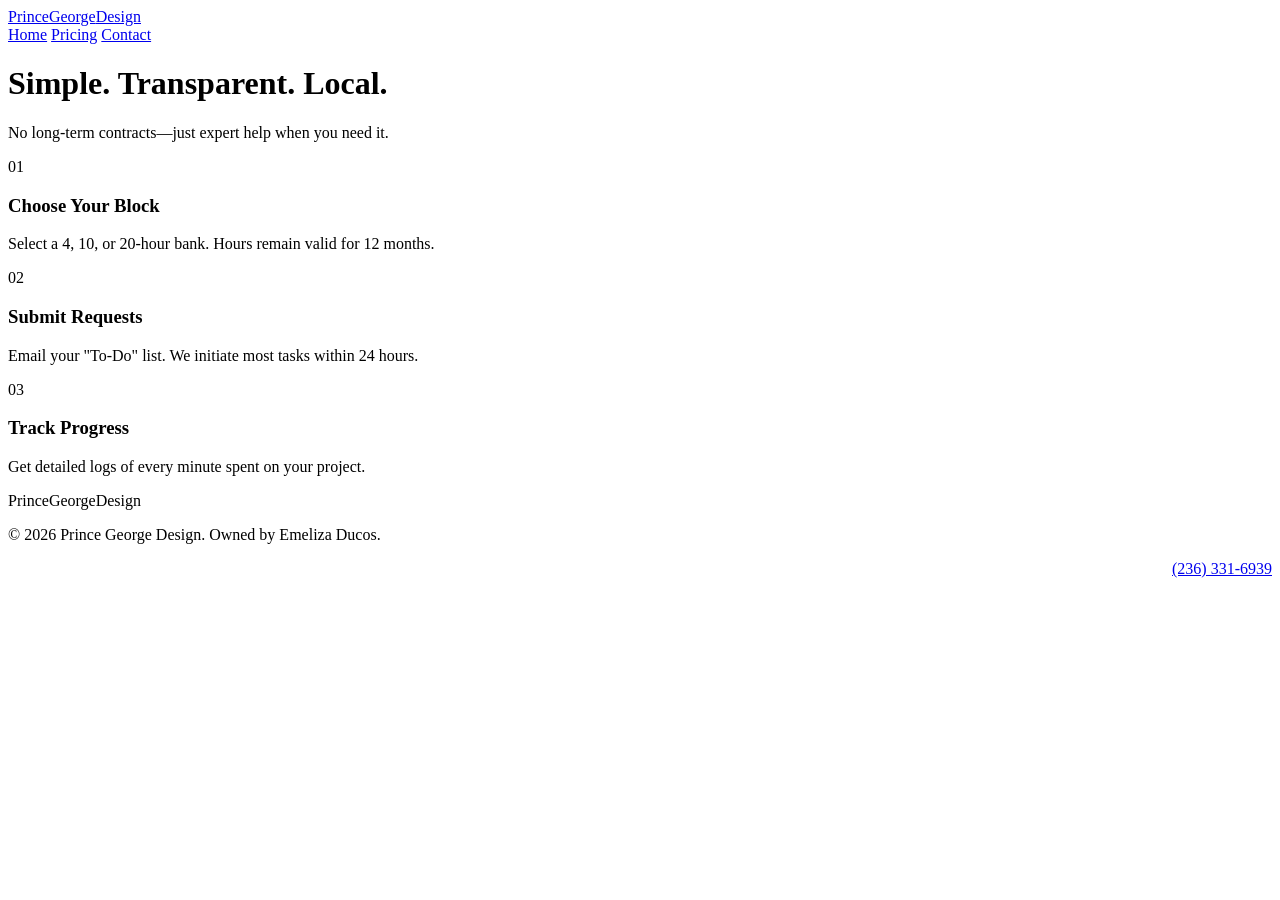
==== how-it-works.html @ a8d60e87 "Refactor how-it-works.html to use external styles Removed internal CSS styles and linked external st" ====
<!DOCTYPE html>
<html lang="en">
<head>
    <meta charset="UTF-8">
    <meta name="viewport" content="width=device-width, initial-scale=1.0">
    <title>How It Works | Prince George Design</title>
    <link rel="icon" type="image/png" href="/PG-icon.png">
    <link href="https://cdnjs.cloudflare.com/ajax/libs/font-awesome/6.0.0/css/all.min.css" rel="stylesheet">
    <link href="https://cdnjs.cloudflare.com/ajax/libs/animate.css/4.1.1/animate.min.css" rel="stylesheet">
    <link rel="stylesheet" href="style.css">
</head>
<body>

    <nav>
        <a href="index.html" class="logo">PrinceGeorge<span>Design</span></a>
        <div class="nav-links">
            <a href="index.html">Home</a>
            <a href="https://shop.princegeorgedesign.com/products/web-graphic-design-maintenance-hourly">Pricing</a>
            <a href="https://shop.princegeorgedesign.com/pages/contact">Contact</a>
        </div>
    </nav>

    <header class="page-header hero">
        <h1>Simple. Transparent. Local.</h1>
        <p>No long-term contracts—just expert help when you need it.</p>
    </header>

    <section class="animate-on-scroll">
        <div class="bento-grid">
            <div class="bento-card">
                <div class="step-num">01</div>
                <h3>Choose Your Block</h3>
                <p>Select a 4, 10, or 20-hour bank. Hours remain valid for 12 months.</p>
            </div>
            <div class="bento-card">
                <div class="step-num">02</div>
                <h3>Submit Requests</h3>
                <p>Email your "To-Do" list. We initiate most tasks within 24 hours.</p>
            </div>
            <div class="bento-card">
                <div class="step-num">03</div>
                <h3>Track Progress</h3>
                <p>Get detailed logs of every minute spent on your project.</p>
            </div>
        </div>
    </section>

    <footer>
        <div class="footer-grid">
            <div>
                <div class="logo">PrinceGeorge<span>Design</span></div>
                <p>&copy; 2026 Prince George Design. Owned by Emeliza Ducos.</p>
            </div>
            <div style="text-align: right;">
                <a href="tel:2363316939" class="footer-phone">(236) 331-6939</a>
            </div>
        </div>
    </footer>

    <script src="script.js"></script>
</body>
</html>
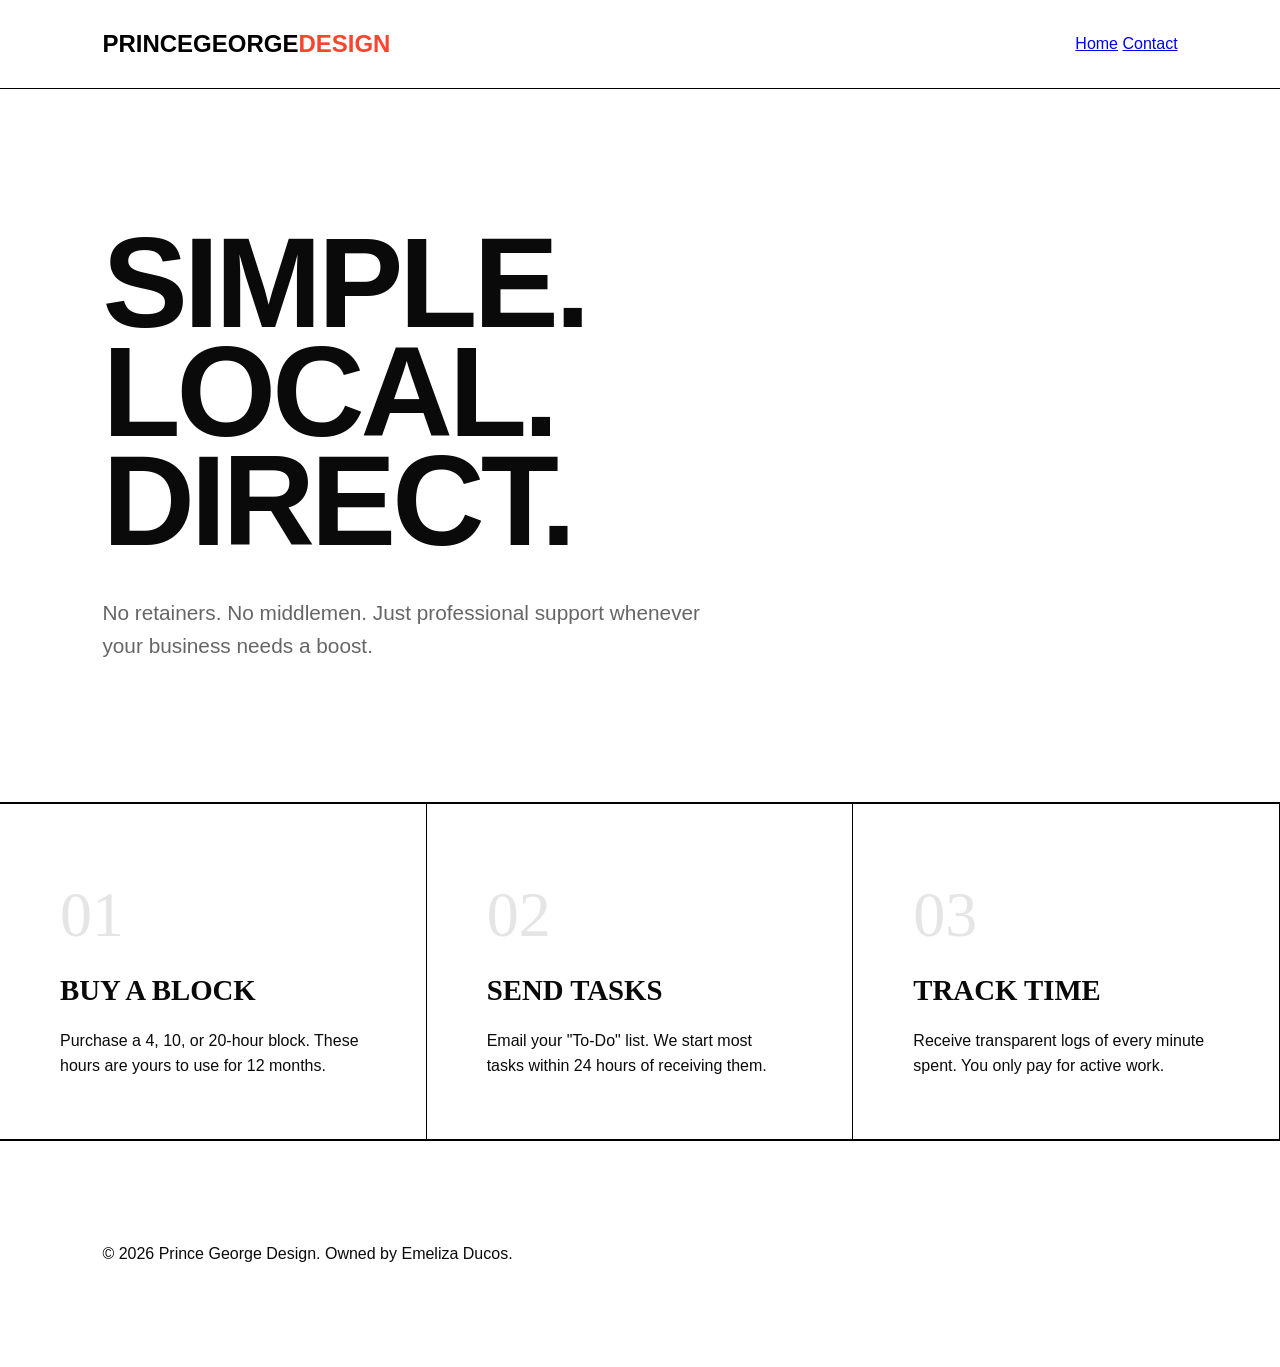
==== commit ea5e8262: "Update how-it-works.html" ====
--- a/how-it-works.html
+++ b/how-it-works.html
@@ -2,59 +2,46 @@
 <html lang="en">
 <head>
     <meta charset="UTF-8">
-    <meta name="viewport" content="width=device-width, initial-scale=1.0">
     <title>How It Works | Prince George Design</title>
-    <link rel="icon" type="image/png" href="/PG-icon.png">
-    <link href="https://cdnjs.cloudflare.com/ajax/libs/font-awesome/6.0.0/css/all.min.css" rel="stylesheet">
-    <link href="https://cdnjs.cloudflare.com/ajax/libs/animate.css/4.1.1/animate.min.css" rel="stylesheet">
     <link rel="stylesheet" href="style.css">
+    <link rel="icon" href="/PG-icon.png">
 </head>
 <body>
-
     <nav>
         <a href="index.html" class="logo">PrinceGeorge<span>Design</span></a>
         <div class="nav-links">
             <a href="index.html">Home</a>
-            <a href="https://shop.princegeorgedesign.com/products/web-graphic-design-maintenance-hourly">Pricing</a>
             <a href="https://shop.princegeorgedesign.com/pages/contact">Contact</a>
         </div>
     </nav>
 
-    <header class="page-header hero">
-        <h1>Simple. Transparent. Local.</h1>
-        <p>No long-term contracts—just expert help when you need it.</p>
+    <header class="hero">
+        <div class="animate-on-scroll">
+            <h1>Simple.<br>Local.<br>Direct.</h1>
+            <p style="font-size: 1.3rem; max-width: 600px; color: var(--text-dim);">No retainers. No middlemen. Just professional support whenever your business needs a boost.</p>
+        </div>
     </header>
 
-    <section class="animate-on-scroll">
-        <div class="bento-grid">
-            <div class="bento-card">
-                <div class="step-num">01</div>
-                <h3>Choose Your Block</h3>
-                <p>Select a 4, 10, or 20-hour bank. Hours remain valid for 12 months.</p>
-            </div>
-            <div class="bento-card">
-                <div class="step-num">02</div>
-                <h3>Submit Requests</h3>
-                <p>Email your "To-Do" list. We initiate most tasks within 24 hours.</p>
-            </div>
-            <div class="bento-card">
-                <div class="step-num">03</div>
-                <h3>Track Progress</h3>
-                <p>Get detailed logs of every minute spent on your project.</p>
-            </div>
+    <section class="bento-grid">
+        <div class="bento-item animate-on-scroll">
+            <div style="font-size: 4rem; font-family: 'Outfit'; opacity: 0.1;">01</div>
+            <h3>Buy a Block</h3>
+            <p>Purchase a 4, 10, or 20-hour block. These hours are yours to use for 12 months.</p>
+        </div>
+        <div class="bento-item animate-on-scroll">
+            <div style="font-size: 4rem; font-family: 'Outfit'; opacity: 0.1;">02</div>
+            <h3>Send Tasks</h3>
+            <p>Email your "To-Do" list. We start most tasks within 24 hours of receiving them.</p>
+        </div>
+        <div class="bento-item animate-on-scroll">
+            <div style="font-size: 4rem; font-family: 'Outfit'; opacity: 0.1;">03</div>
+            <h3>Track Time</h3>
+            <p>Receive transparent logs of every minute spent. You only pay for active work.</p>
         </div>
     </section>
 
-    <footer>
-        <div class="footer-grid">
-            <div>
-                <div class="logo">PrinceGeorge<span>Design</span></div>
-                <p>&copy; 2026 Prince George Design. Owned by Emeliza Ducos.</p>
-            </div>
-            <div style="text-align: right;">
-                <a href="tel:2363316939" class="footer-phone">(236) 331-6939</a>
-            </div>
-        </div>
+    <footer style="padding: 100px 8%; border-top: 1px solid var(--border);">
+        <p>&copy; 2026 Prince George Design. Owned by Emeliza Ducos.</p>
     </footer>
 
     <script src="script.js"></script>
--- a/style.css
+++ b/style.css
@@ -0,0 +1,61 @@
+:root {
+    --bg: #ffffff;
+    --primary: #f9452d; /* Lyniq Signature Red-Orange */
+    --text-main: #0a0a0a;
+    --text-dim: #666666;
+    --border: #000000; /* Sharp black borders */
+    --transition: all 0.5s cubic-bezier(0.19, 1, 0.22, 1);
+}
+
+* { margin: 0; padding: 0; box-sizing: border-box; }
+body { 
+    background-color: var(--bg); 
+    color: var(--text-main); 
+    font-family: 'Space Grotesk', sans-serif; 
+    line-height: 1.6;
+}
+
+/* Animations */
+.animate-on-scroll { opacity: 0; transform: translateY(30px); transition: var(--transition); }
+.animate-on-scroll.is-visible { opacity: 1; transform: translateY(0); }
+
+/* Navigation */
+nav {
+    padding: 25px 8%;
+    display: flex;
+    justify-content: space-between;
+    align-items: center;
+    border-bottom: 1px solid var(--border);
+    background: #fff;
+    position: sticky;
+    top: 0; z-index: 1000;
+}
+.logo { font-family: 'Outfit', sans-serif; font-size: 1.5rem; text-transform: uppercase; font-weight: 800; text-decoration: none; color: #000; }
+.logo span { color: var(--primary); }
+
+/* Hero */
+.hero { padding: 140px 8%; border-bottom: 1px solid var(--border); }
+h1 { font-family: 'Outfit', sans-serif; font-size: clamp(3rem, 10vw, 8rem); line-height: 0.85; text-transform: uppercase; letter-spacing: -4px; margin-bottom: 40px; }
+
+/* Bento Grid (Lyniq Style) */
+.bento-grid { display: grid; grid-template-columns: repeat(auto-fit, minmax(300px, 1fr)); border-top: 1px solid var(--border); }
+.bento-item { 
+    padding: 60px; 
+    border-right: 1px solid var(--border); 
+    border-bottom: 1px solid var(--border);
+    transition: var(--transition);
+}
+.bento-item:hover { background: #fafafa; }
+.bento-item h3 { font-family: 'Outfit'; font-size: 1.8rem; text-transform: uppercase; margin-bottom: 15px; }
+
+/* Pricing */
+.pricing-grid { display: grid; grid-template-columns: repeat(auto-fit, minmax(300px, 1fr)); border-top: 1px solid var(--border); }
+.price-card { padding: 80px 50px; border-right: 1px solid var(--border); border-bottom: 1px solid var(--border); }
+.price-card.featured { background: #fffafa; }
+.cost { font-size: 5.5rem; font-family: 'Outfit'; display: flex; align-items: baseline; line-height: 1; }
+.cost span { font-size: 1rem; margin-left: 8px; font-weight: 700; color: var(--text-dim); }
+
+/* Buttons */
+.btn { padding: 22px 40px; font-weight: 700; text-transform: uppercase; letter-spacing: 2px; text-decoration: none; display: inline-block; transition: var(--transition); text-align: center; border: 1px solid var(--border); }
+.btn-black { background: #000; color: #fff; }
+.btn-black:hover { background: #fff; color: #000; }
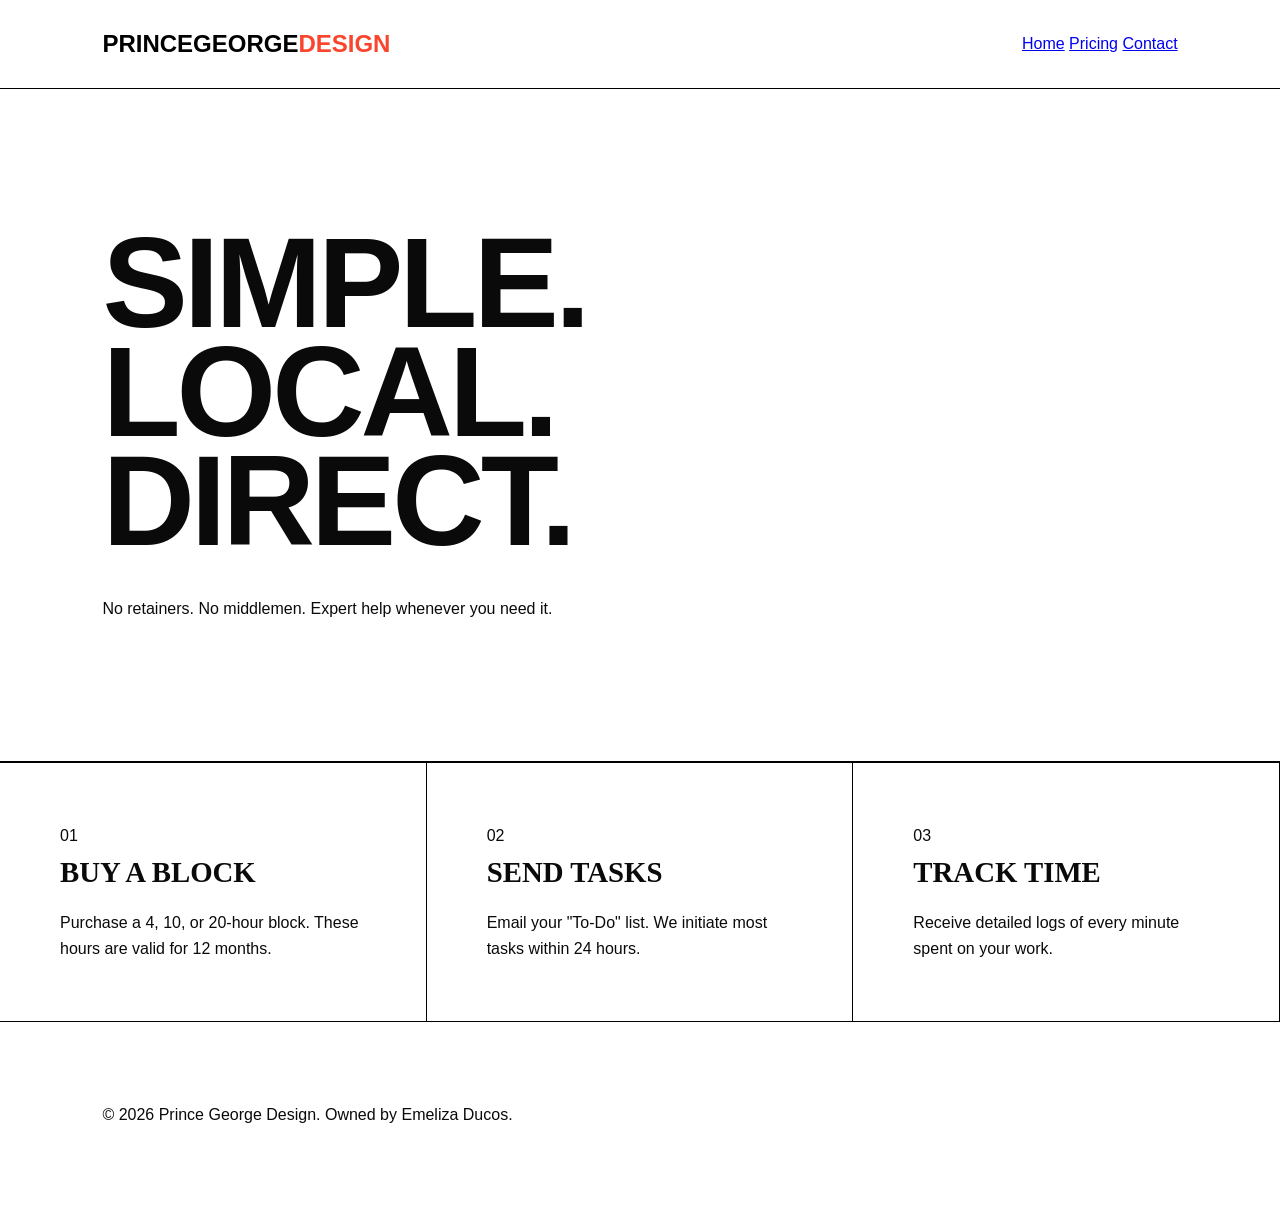
==== commit 33405481: "Refactor text and structure in how-it-works.html" ====
--- a/how-it-works.html
+++ b/how-it-works.html
@@ -2,15 +2,18 @@
 <html lang="en">
 <head>
     <meta charset="UTF-8">
+    <meta name="viewport" content="width=device-width, initial-scale=1.0">
     <title>How It Works | Prince George Design</title>
+    <link rel="icon" type="image/png" href="/PG-icon.png">
     <link rel="stylesheet" href="style.css">
-    <link rel="icon" href="/PG-icon.png">
 </head>
 <body>
+
     <nav>
         <a href="index.html" class="logo">PrinceGeorge<span>Design</span></a>
         <div class="nav-links">
             <a href="index.html">Home</a>
+            <a href="https://shop.princegeorgedesign.com/products/web-graphic-design-maintenance-hourly">Pricing</a>
             <a href="https://shop.princegeorgedesign.com/pages/contact">Contact</a>
         </div>
     </nav>
@@ -18,29 +21,29 @@
     <header class="hero">
         <div class="animate-on-scroll">
             <h1>Simple.<br>Local.<br>Direct.</h1>
-            <p style="font-size: 1.3rem; max-width: 600px; color: var(--text-dim);">No retainers. No middlemen. Just professional support whenever your business needs a boost.</p>
+            <p>No retainers. No middlemen. Expert help whenever you need it.</p>
         </div>
     </header>
 
     <section class="bento-grid">
         <div class="bento-item animate-on-scroll">
-            <div style="font-size: 4rem; font-family: 'Outfit'; opacity: 0.1;">01</div>
+            <div class="step-num">01</div>
             <h3>Buy a Block</h3>
-            <p>Purchase a 4, 10, or 20-hour block. These hours are yours to use for 12 months.</p>
+            <p>Purchase a 4, 10, or 20-hour block. These hours are valid for 12 months.</p>
         </div>
         <div class="bento-item animate-on-scroll">
-            <div style="font-size: 4rem; font-family: 'Outfit'; opacity: 0.1;">02</div>
+            <div class="step-num">02</div>
             <h3>Send Tasks</h3>
-            <p>Email your "To-Do" list. We start most tasks within 24 hours of receiving them.</p>
+            <p>Email your "To-Do" list. We initiate most tasks within 24 hours.</p>
         </div>
         <div class="bento-item animate-on-scroll">
-            <div style="font-size: 4rem; font-family: 'Outfit'; opacity: 0.1;">03</div>
+            <div class="step-num">03</div>
             <h3>Track Time</h3>
-            <p>Receive transparent logs of every minute spent. You only pay for active work.</p>
+            <p>Receive detailed logs of every minute spent on your work.</p>
         </div>
     </section>
 
-    <footer style="padding: 100px 8%; border-top: 1px solid var(--border);">
+    <footer style="padding: 80px 8%;">
         <p>&copy; 2026 Prince George Design. Owned by Emeliza Ducos.</p>
     </footer>
 
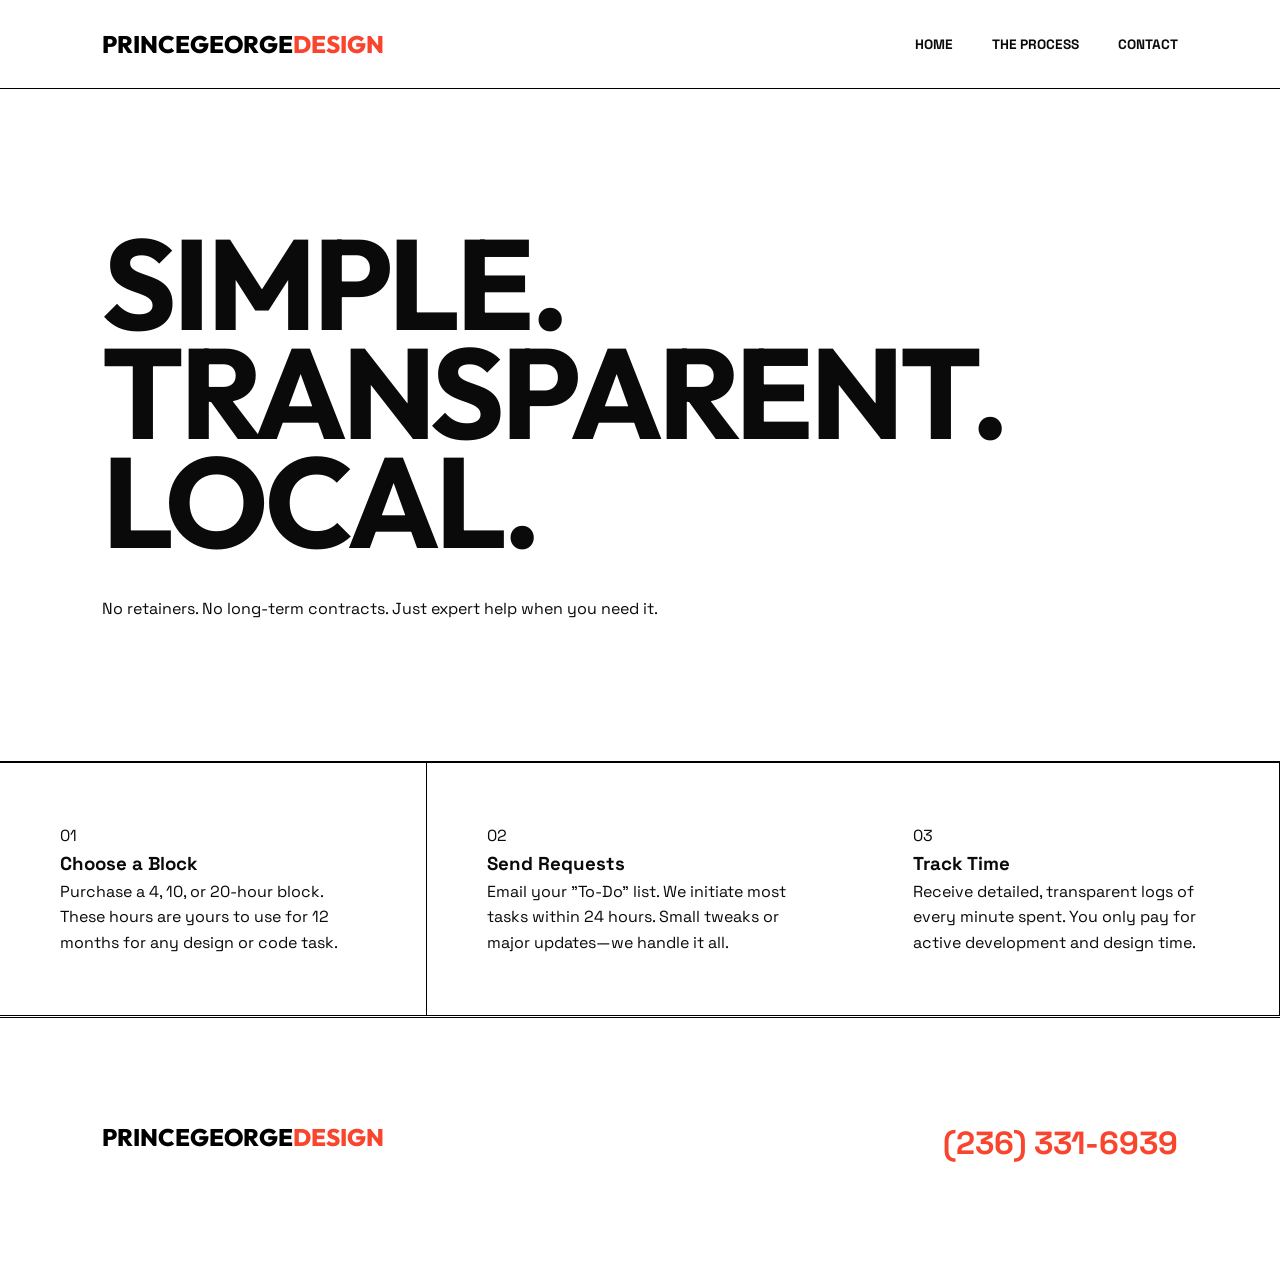
==== commit c370d97c: "Revise process section and update footer layout" ====
--- a/how-it-works.html
+++ b/how-it-works.html
@@ -8,43 +8,47 @@
     <link rel="stylesheet" href="style.css">
 </head>
 <body>
+    <div id="progressBar"></div>
 
     <nav>
         <a href="index.html" class="logo">PrinceGeorge<span>Design</span></a>
         <div class="nav-links">
             <a href="index.html">Home</a>
-            <a href="https://shop.princegeorgedesign.com/products/web-graphic-design-maintenance-hourly">Pricing</a>
+            <a href="#process">The Process</a>
             <a href="https://shop.princegeorgedesign.com/pages/contact">Contact</a>
         </div>
     </nav>
 
     <header class="hero">
-        <div class="animate-on-scroll">
-            <h1>Simple.<br>Local.<br>Direct.</h1>
-            <p>No retainers. No middlemen. Expert help whenever you need it.</p>
-        </div>
+        <h1>Simple.<br>Transparent.<br>Local.</h1>
+        <p>No retainers. No long-term contracts. Just expert help when you need it.</p>
     </header>
 
-    <section class="bento-grid">
-        <div class="bento-item animate-on-scroll">
-            <div class="step-num">01</div>
-            <h3>Buy a Block</h3>
-            <p>Purchase a 4, 10, or 20-hour block. These hours are valid for 12 months.</p>
-        </div>
-        <div class="bento-item animate-on-scroll">
-            <div class="step-num">02</div>
-            <h3>Send Tasks</h3>
-            <p>Email your "To-Do" list. We initiate most tasks within 24 hours.</p>
-        </div>
-        <div class="bento-item animate-on-scroll">
-            <div class="step-num">03</div>
-            <h3>Track Time</h3>
-            <p>Receive detailed logs of every minute spent on your work.</p>
+    <section id="process">
+        <div class="bento-grid">
+            <div class="bento-item">
+                <div class="step-num">01</div>
+                <h3>Choose a Block</h3>
+                <p>Purchase a 4, 10, or 20-hour block. These hours are yours to use for 12 months for any design or code task.</p>
+            </div>
+            <div class="bento-item">
+                <div class="step-num">02</div>
+                <h3>Send Requests</h3>
+                <p>Email your "To-Do" list. We initiate most tasks within 24 hours. Small tweaks or major updates—we handle it all.</p>
+            </div>
+            <div class="bento-item">
+                <div class="step-num">03</div>
+                <h3>Track Time</h3>
+                <p>Receive detailed, transparent logs of every minute spent. You only pay for active development and design time.</p>
+            </div>
         </div>
     </section>
 
-    <footer style="padding: 80px 8%;">
-        <p>&copy; 2026 Prince George Design. Owned by Emeliza Ducos.</p>
+    <footer style="background: #fff; border-radius: 0;">
+        <div class="footer-grid">
+            <div><div class="logo">PrinceGeorge<span>Design</span></div></div>
+            <div style="text-align: right;"><a href="tel:2363316939" class="footer-phone">(236) 331-6939</a></div>
+        </div>
     </footer>
 
     <script src="script.js"></script>
--- a/style.css
+++ b/style.css
@@ -1,61 +1,127 @@
+@import url('https://fonts.googleapis.com/css2?family=Space+Grotesk:wght@300;400;500;700&family=Outfit:wght@800&display=swap');
+
 :root {
     --bg: #ffffff;
-    --primary: #f9452d; /* Lyniq Signature Red-Orange */
+    --primary: #f9452d; 
     --text-main: #0a0a0a;
     --text-dim: #666666;
-    --border: #000000; /* Sharp black borders */
-    --transition: all 0.5s cubic-bezier(0.19, 1, 0.22, 1);
+    --border: #000000;
+    --transition-base: all 0.5s cubic-bezier(0.19, 1, 0.22, 1);
+    --transition-advanced: all 0.8s cubic-bezier(0.23, 1, 0.32, 1);
 }
 
 * { margin: 0; padding: 0; box-sizing: border-box; }
+
 body { 
     background-color: var(--bg); 
     color: var(--text-main); 
     font-family: 'Space Grotesk', sans-serif; 
+    overflow-x: hidden;
     line-height: 1.6;
 }
 
-/* Animations */
-.animate-on-scroll { opacity: 0; transform: translateY(30px); transition: var(--transition); }
+/* --- Advanced Progress Bar --- */
+#progressBar {
+    position: fixed;
+    top: 0;
+    left: 0;
+    height: 4px;
+    background: var(--primary);
+    width: 0%;
+    z-index: 2000;
+    transition: width 0.1s ease;
+}
+
+/* --- Scroll Animation States --- */
+.animate-on-scroll { opacity: 0; transform: translateY(50px); transition: var(--transition-advanced); }
 .animate-on-scroll.is-visible { opacity: 1; transform: translateY(0); }
 
-/* Navigation */
+/* Staggering Grid Children */
+.bento-item, .price-card, .stat-item {
+    opacity: 0;
+    transform: translateY(40px);
+    transition: var(--transition-advanced);
+    will-change: transform, opacity;
+}
+
+/* --- Navigation --- */
 nav {
     padding: 25px 8%;
     display: flex;
     justify-content: space-between;
     align-items: center;
     border-bottom: 1px solid var(--border);
-    background: #fff;
+    background: rgba(255, 255, 255, 0.8);
+    backdrop-filter: blur(12px) saturate(180%);
     position: sticky;
     top: 0; z-index: 1000;
 }
 .logo { font-family: 'Outfit', sans-serif; font-size: 1.5rem; text-transform: uppercase; font-weight: 800; text-decoration: none; color: #000; }
 .logo span { color: var(--primary); }
+.nav-links a { margin-left: 35px; text-decoration: none; color: var(--text-main); font-weight: 700; font-size: 0.85rem; text-transform: uppercase; position: relative; }
+.nav-links a::after { content: ''; position: absolute; bottom: -5px; left: 0; width: 0%; height: 2px; background: var(--primary); transition: var(--transition-base); }
+.nav-links a:hover::after { width: 100%; }
 
-/* Hero */
+/* --- Hero --- */
 .hero { padding: 140px 8%; border-bottom: 1px solid var(--border); }
-h1 { font-family: 'Outfit', sans-serif; font-size: clamp(3rem, 10vw, 8rem); line-height: 0.85; text-transform: uppercase; letter-spacing: -4px; margin-bottom: 40px; }
+.hero-tag { color: var(--primary); font-size: 0.85rem; text-transform: uppercase; letter-spacing: 4px; font-weight: 700; margin-bottom: 30px; display: block; }
+h1 { font-family: 'Outfit', sans-serif; font-size: clamp(3rem, 10vw, 8rem); line-height: 0.85; text-transform: uppercase; letter-spacing: -4px; margin-bottom: 40px; -webkit-font-smoothing: antialiased; }
 
-/* Bento Grid (Lyniq Style) */
+/* --- Grids --- */
+.stats-grid { display: grid; grid-template-columns: repeat(auto-fit, minmax(200px, 1fr)); border-bottom: 1px solid var(--border); }
+.stat-item { padding: 70px 8%; border-right: 1px solid var(--border); }
+.stat-item h2 { font-size: 3.5rem; font-family: 'Outfit'; }
+
 .bento-grid { display: grid; grid-template-columns: repeat(auto-fit, minmax(300px, 1fr)); border-top: 1px solid var(--border); }
 .bento-item { 
     padding: 60px; 
     border-right: 1px solid var(--border); 
-    border-bottom: 1px solid var(--border);
-    transition: var(--transition);
+    border-bottom: 1px solid var(--border); 
+    transition: var(--transition-advanced); 
+    background: #fff;
+    position: relative;
+    overflow: hidden;
 }
-.bento-item:hover { background: #fafafa; }
-.bento-item h3 { font-family: 'Outfit'; font-size: 1.8rem; text-transform: uppercase; margin-bottom: 15px; }
 
-/* Pricing */
+/* Mouse Glow for Dark Cards */
+.bento-item.dark { background: #000; color: #fff; border: none; }
+.bento-item.dark::before {
+    content: '';
+    position: absolute;
+    top: var(--mouse-y);
+    left: var(--mouse-x);
+    width: 350px;
+    height: 350px;
+    background: radial-gradient(circle, rgba(249, 69, 45, 0.2) 0%, transparent 70%);
+    transform: translate(-50%, -50%);
+    pointer-events: none;
+    z-index: 0;
+}
+.bento-item.dark * { position: relative; z-index: 1; }
+.bento-item i { font-size: 1.5rem; color: var(--primary); margin-bottom: 20px; }
+
+/* --- Pricing --- */
+.pricing-header { padding: 140px 8% 70px; display: flex; justify-content: space-between; align-items: flex-end; flex-wrap: wrap; gap: 20px; }
 .pricing-grid { display: grid; grid-template-columns: repeat(auto-fit, minmax(300px, 1fr)); border-top: 1px solid var(--border); }
-.price-card { padding: 80px 50px; border-right: 1px solid var(--border); border-bottom: 1px solid var(--border); }
-.price-card.featured { background: #fffafa; }
-.cost { font-size: 5.5rem; font-family: 'Outfit'; display: flex; align-items: baseline; line-height: 1; }
-.cost span { font-size: 1rem; margin-left: 8px; font-weight: 700; color: var(--text-dim); }
+.price-card { padding: 80px 50px; border-right: 1px solid var(--border); border-bottom: 1px solid var(--border); display: flex; flex-direction: column; background: #fff; }
+.price-card.featured { background: #fffafa; border-top: 5px solid var(--primary); }
+.cost { font-size: 5.5rem; font-family: 'Outfit'; display: flex; align-items: baseline; line-height: 1; letter-spacing: -3px; }
+.cost span { font-size: 1rem; margin-left: 8px; font-weight: 700; color: var(--text-dim); text-transform: uppercase; }
+.guarantee-badge { padding: 10px 20px; border: 1px solid var(--primary); color: var(--primary); font-weight: 700; text-transform: uppercase; font-size: 0.8rem; }
 
-/* Buttons */
-.btn { padding: 22px 40px; font-weight: 700; text-transform: uppercase; letter-spacing: 2px; text-decoration: none; display: inline-block; transition: var(--transition); text-align: center; border: 1px solid var(--border); }
+/* --- Buttons --- */
+.btn { padding: 22px 40px; font-weight: 700; text-transform: uppercase; letter-spacing: 2px; text-decoration: none; display: inline-block; transition: var(--transition-base); text-align: center; border: 1px solid var(--border); cursor: pointer; }
 .btn-black { background: #000; color: #fff; }
-.btn-black:hover { background: #fff; color: #000; }
+.btn-black:hover { background: #fff; color: #000; transform: translateY(-5px); }
+.btn-primary { background: var(--primary); color: #fff; border-color: var(--primary); margin-top: auto; }
+.btn-primary:hover { background: #000; border-color: #000; transform: scale(1.02); }
+
+/* --- Footer --- */
+footer { border-top: 1px solid var(--border); background: #fff; }
+.footer-grid { padding: 100px 8%; display: flex; justify-content: space-between; flex-wrap: wrap; gap: 40px; }
+.footer-phone { font-size: 2rem; font-weight: 800; color: var(--primary); text-decoration: none; transition: var(--transition-base); }
+.footer-phone:hover { letter-spacing: 1px; }
+
+@media (max-width: 768px) {
+    .bento-item, .price-card, .stat-item { border-right: none; }
+}
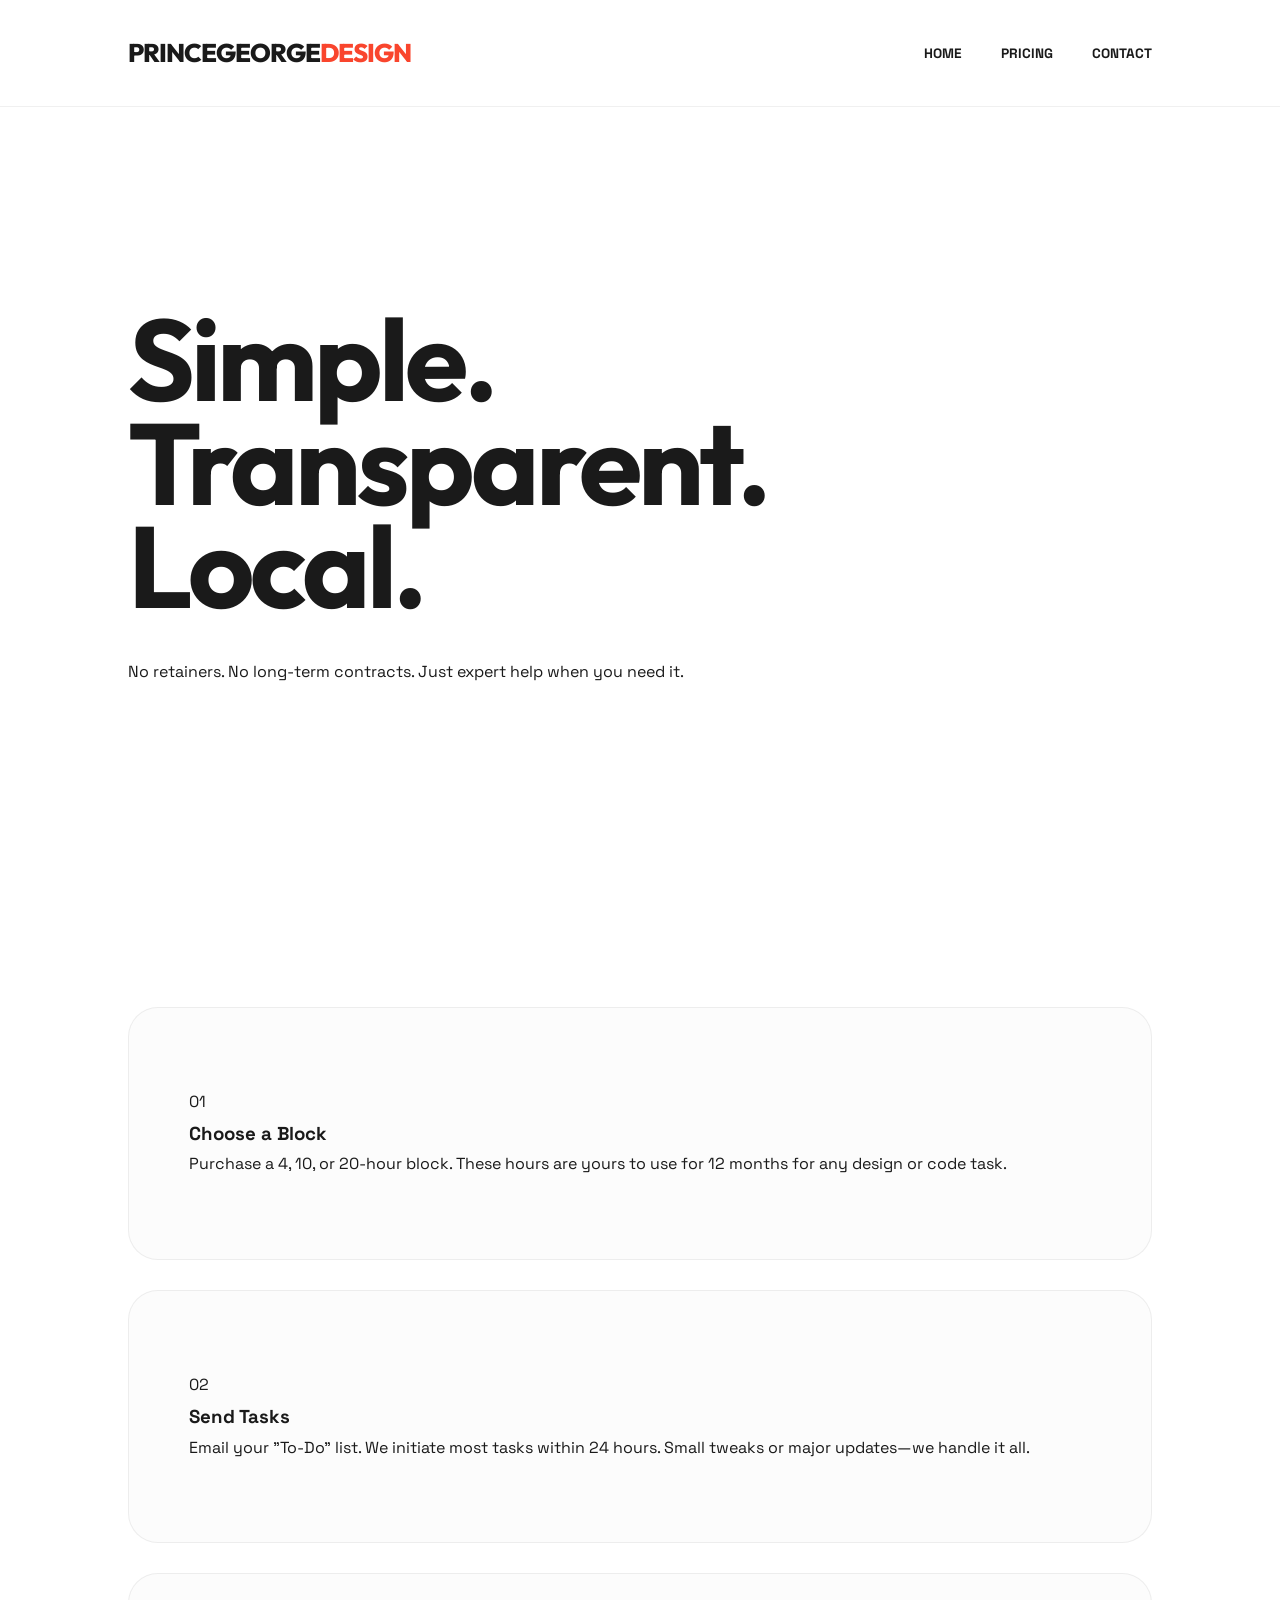
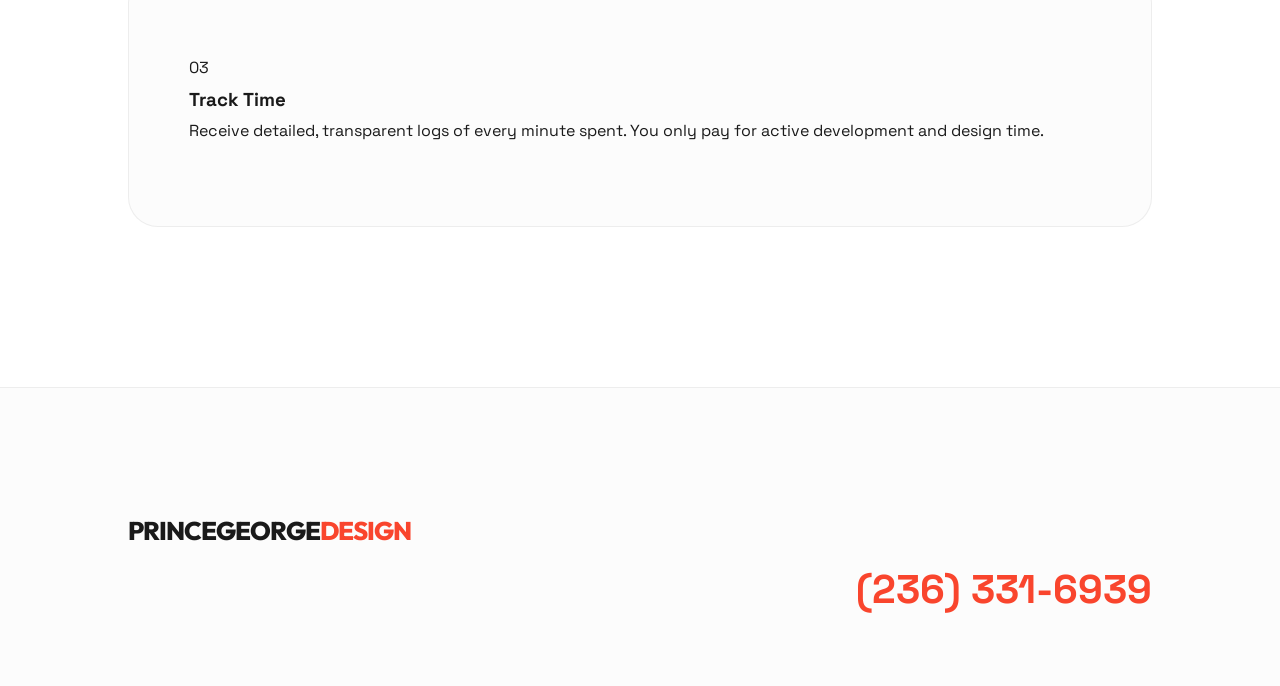
==== commit 0563dfae: "Update how-it-works.html" ====
--- a/how-it-works.html
+++ b/how-it-works.html
@@ -14,14 +14,14 @@
         <a href="index.html" class="logo">PrinceGeorge<span>Design</span></a>
         <div class="nav-links">
             <a href="index.html">Home</a>
-            <a href="#process">The Process</a>
+            <a href="https://shop.princegeorgedesign.com/products/web-graphic-design-maintenance-hourly">Pricing</a>
             <a href="https://shop.princegeorgedesign.com/pages/contact">Contact</a>
         </div>
     </nav>
 
     <header class="hero">
-        <h1>Simple.<br>Transparent.<br>Local.</h1>
-        <p>No retainers. No long-term contracts. Just expert help when you need it.</p>
+        <h1 class="reveal">Simple.<br>Transparent.<br>Local.</h1>
+        <p class="reveal">No retainers. No long-term contracts. Just expert help when you need it.</p>
     </header>
 
     <section id="process">
@@ -33,7 +33,7 @@
             </div>
             <div class="bento-item">
                 <div class="step-num">02</div>
-                <h3>Send Requests</h3>
+                <h3>Send Tasks</h3>
                 <p>Email your "To-Do" list. We initiate most tasks within 24 hours. Small tweaks or major updates—we handle it all.</p>
             </div>
             <div class="bento-item">
@@ -44,7 +44,7 @@
         </div>
     </section>
 
-    <footer style="background: #fff; border-radius: 0;">
+    <footer style="background: var(--surface); border-radius: 0;">
         <div class="footer-grid">
             <div><div class="logo">PrinceGeorge<span>Design</span></div></div>
             <div style="text-align: right;"><a href="tel:2363316939" class="footer-phone">(236) 331-6939</a></div>
--- a/style.css
+++ b/style.css
@@ -1,127 +1,148 @@
+/* --- PRINCE GEORGE DESIGN | POLISHED STUDIO SYSTEM --- */
 @import url('https://fonts.googleapis.com/css2?family=Space+Grotesk:wght@300;400;500;700&family=Outfit:wght@800&display=swap');
 
 :root {
     --bg: #ffffff;
+    --surface: #fcfcfc;
     --primary: #f9452d; 
-    --text-main: #0a0a0a;
-    --text-dim: #666666;
-    --border: #000000;
-    --transition-base: all 0.5s cubic-bezier(0.19, 1, 0.22, 1);
-    --transition-advanced: all 0.8s cubic-bezier(0.23, 1, 0.32, 1);
+    --primary-light: #fff5f4;
+    --text-main: #1a1a1a;
+    --text-dim: #6c757d;
+    --shadow-soft: 0 10px 30px rgba(0, 0, 0, 0.03);
+    --shadow-hover: 0 30px 60px rgba(0, 0, 0, 0.08);
+    --border-glass: rgba(0, 0, 0, 0.06); /* Subtle subtle border */
+    --transition: all 0.7s cubic-bezier(0.23, 1, 0.32, 1);
 }
 
 * { margin: 0; padding: 0; box-sizing: border-box; }
-
+html { scroll-behavior: smooth; }
 body { 
     background-color: var(--bg); 
     color: var(--text-main); 
     font-family: 'Space Grotesk', sans-serif; 
     overflow-x: hidden;
-    line-height: 1.6;
+    line-height: 1.8;
 }
 
-/* --- Advanced Progress Bar --- */
-#progressBar {
-    position: fixed;
-    top: 0;
-    left: 0;
-    height: 4px;
-    background: var(--primary);
-    width: 0%;
-    z-index: 2000;
-    transition: width 0.1s ease;
-}
+#progressBar { position: fixed; top: 0; left: 0; height: 3px; background: var(--primary); width: 0%; z-index: 2000; }
 
-/* --- Scroll Animation States --- */
-.animate-on-scroll { opacity: 0; transform: translateY(50px); transition: var(--transition-advanced); }
-.animate-on-scroll.is-visible { opacity: 1; transform: translateY(0); }
-
-/* Staggering Grid Children */
-.bento-item, .price-card, .stat-item {
-    opacity: 0;
-    transform: translateY(40px);
-    transition: var(--transition-advanced);
-    will-change: transform, opacity;
-}
-
-/* --- Navigation --- */
+/* --- Polished Navigation --- */
 nav {
-    padding: 25px 8%;
+    padding: 30px 10%;
     display: flex;
     justify-content: space-between;
     align-items: center;
-    border-bottom: 1px solid var(--border);
-    background: rgba(255, 255, 255, 0.8);
-    backdrop-filter: blur(12px) saturate(180%);
+    background: rgba(255, 255, 255, 0.85);
+    backdrop-filter: blur(20px);
+    border-bottom: 1px solid var(--border-glass);
     position: sticky;
     top: 0; z-index: 1000;
 }
-.logo { font-family: 'Outfit', sans-serif; font-size: 1.5rem; text-transform: uppercase; font-weight: 800; text-decoration: none; color: #000; }
-.logo span { color: var(--primary); }
-.nav-links a { margin-left: 35px; text-decoration: none; color: var(--text-main); font-weight: 700; font-size: 0.85rem; text-transform: uppercase; position: relative; }
-.nav-links a::after { content: ''; position: absolute; bottom: -5px; left: 0; width: 0%; height: 2px; background: var(--primary); transition: var(--transition-base); }
-.nav-links a:hover::after { width: 100%; }
+
+.logo { 
+    font-family: 'Outfit', sans-serif; 
+    font-size: 1.6rem; 
+    text-transform: uppercase; 
+    text-decoration: none; 
+    color: var(--text-main); 
+    font-weight: 800; 
+    letter-spacing: -1px;
+    transition: var(--transition);
+}
+.logo span { color: var(--primary); transition: var(--transition); display: inline-block; }
+
+/* Logo Hover Effect */
+.logo:hover { letter-spacing: 1px; }
+.logo:hover span { transform: scale(1.1) rotate(5deg); }
+
+.nav-links a { 
+    margin-left: 35px; 
+    text-decoration: none; 
+    color: var(--text-main); 
+    font-weight: 700; 
+    font-size: 0.85rem; 
+    text-transform: uppercase; 
+    transition: var(--transition); 
+}
+.nav-links a:hover { color: var(--primary); }
+
+/* --- Uniform Section Spacing --- */
+section { padding: 160px 10%; }
+.section-title { font-family: 'Outfit'; font-size: clamp(2.5rem, 6vw, 4rem); text-transform: uppercase; margin-bottom: 70px; line-height: 0.9; letter-spacing: -2px; }
 
 /* --- Hero --- */
-.hero { padding: 140px 8%; border-bottom: 1px solid var(--border); }
+.hero { padding: 200px 10% 160px; }
 .hero-tag { color: var(--primary); font-size: 0.85rem; text-transform: uppercase; letter-spacing: 4px; font-weight: 700; margin-bottom: 30px; display: block; }
-h1 { font-family: 'Outfit', sans-serif; font-size: clamp(3rem, 10vw, 8rem); line-height: 0.85; text-transform: uppercase; letter-spacing: -4px; margin-bottom: 40px; -webkit-font-smoothing: antialiased; }
+.hero h1 { font-family: 'Outfit', sans-serif; font-size: clamp(3.5rem, 9vw, 7.5rem); line-height: 0.9; letter-spacing: -4px; margin-bottom: 40px; }
 
-/* --- Grids --- */
-.stats-grid { display: grid; grid-template-columns: repeat(auto-fit, minmax(200px, 1fr)); border-bottom: 1px solid var(--border); }
-.stat-item { padding: 70px 8%; border-right: 1px solid var(--border); }
-.stat-item h2 { font-size: 3.5rem; font-family: 'Outfit'; }
+/* --- Staggered Grid Elements --- */
+.bento-grid, .pricing-grid, .stats-grid { display: grid; gap: 30px; }
 
-.bento-grid { display: grid; grid-template-columns: repeat(auto-fit, minmax(300px, 1fr)); border-top: 1px solid var(--border); }
-.bento-item { 
-    padding: 60px; 
-    border-right: 1px solid var(--border); 
-    border-bottom: 1px solid var(--border); 
-    transition: var(--transition-advanced); 
-    background: #fff;
+.bento-item, .price-card, .stat-item { 
+    padding: 80px 60px; 
+    background: var(--surface); 
+    border-radius: 30px; 
+    transition: var(--transition); 
+    border: 1px solid var(--border-glass); /* Subtly defined */
     position: relative;
     overflow: hidden;
 }
 
-/* Mouse Glow for Dark Cards */
-.bento-item.dark { background: #000; color: #fff; border: none; }
-.bento-item.dark::before {
-    content: '';
-    position: absolute;
-    top: var(--mouse-y);
-    left: var(--mouse-x);
-    width: 350px;
-    height: 350px;
-    background: radial-gradient(circle, rgba(249, 69, 45, 0.2) 0%, transparent 70%);
-    transform: translate(-50%, -50%);
-    pointer-events: none;
-    z-index: 0;
+/* Hover Effects */
+.bento-item:hover, .price-card:hover, .stat-item:hover { 
+    background: #fff; 
+    box-shadow: var(--shadow-hover); 
+    border-color: var(--primary); 
+    transform: translateY(-12px); 
 }
-.bento-item.dark * { position: relative; z-index: 1; }
-.bento-item i { font-size: 1.5rem; color: var(--primary); margin-bottom: 20px; }
 
-/* --- Pricing --- */
-.pricing-header { padding: 140px 8% 70px; display: flex; justify-content: space-between; align-items: flex-end; flex-wrap: wrap; gap: 20px; }
-.pricing-grid { display: grid; grid-template-columns: repeat(auto-fit, minmax(300px, 1fr)); border-top: 1px solid var(--border); }
-.price-card { padding: 80px 50px; border-right: 1px solid var(--border); border-bottom: 1px solid var(--border); display: flex; flex-direction: column; background: #fff; }
-.price-card.featured { background: #fffafa; border-top: 5px solid var(--primary); }
-.cost { font-size: 5.5rem; font-family: 'Outfit'; display: flex; align-items: baseline; line-height: 1; letter-spacing: -3px; }
-.cost span { font-size: 1rem; margin-left: 8px; font-weight: 700; color: var(--text-dim); text-transform: uppercase; }
-.guarantee-badge { padding: 10px 20px; border: 1px solid var(--primary); color: var(--primary); font-weight: 700; text-transform: uppercase; font-size: 0.8rem; }
+/* --- Specific Stats Style --- */
+.stats-grid { grid-template-columns: repeat(auto-fit, minmax(280px, 1fr)); padding: 0 10% 100px; }
+.stat-item h2 { font-size: 5rem; font-family: 'Outfit'; color: var(--text-main); line-height: 1; transition: var(--transition); }
+.stat-item:hover h2 { color: var(--primary); transform: scale(1.05); }
 
-/* --- Buttons --- */
-.btn { padding: 22px 40px; font-weight: 700; text-transform: uppercase; letter-spacing: 2px; text-decoration: none; display: inline-block; transition: var(--transition-base); text-align: center; border: 1px solid var(--border); cursor: pointer; }
-.btn-black { background: #000; color: #fff; }
-.btn-black:hover { background: #fff; color: #000; transform: translateY(-5px); }
-.btn-primary { background: var(--primary); color: #fff; border-color: var(--primary); margin-top: auto; }
-.btn-primary:hover { background: #000; border-color: #000; transform: scale(1.02); }
+/* --- Price Typography --- */
+.pricing-grid { grid-template-columns: repeat(auto-fit, minmax(320px, 1fr)); }
+.cost { font-size: 6rem; font-family: 'Outfit'; letter-spacing: -4px; line-height: 1; display: flex; align-items: baseline; margin: 20px 0; }
+.cost span { font-size: 1.1rem; color: var(--text-dim); margin-left: 10px; font-weight: 700; }
+
+/* --- Buttons (Advanced Hover) --- */
+.btn { 
+    padding: 24px 48px; 
+    border-radius: 50px; 
+    font-weight: 700; 
+    text-transform: uppercase; 
+    letter-spacing: 1px; 
+    text-decoration: none; 
+    display: inline-block; 
+    transition: var(--transition); 
+    border: 1px solid var(--text-main); 
+    position: relative;
+    z-index: 1;
+}
+.btn-black { background: var(--text-main); color: #fff; }
+.btn-black:hover { background: transparent; color: var(--text-main); transform: translateY(-5px); box-shadow: var(--shadow-soft); }
+
+.btn-primary { background: var(--primary); color: #fff; border-color: var(--primary); width: 100%; margin-top: auto; }
+.btn-primary:hover { background: var(--text-main); border-color: var(--text-main); transform: scale(1.02); }
+
+/* --- FAQ Accordions --- */
+details { background: var(--surface); margin-bottom: 15px; border-radius: 24px; border: 1px solid var(--border-glass); transition: var(--transition); }
+details:hover { border-color: var(--primary); background: #fff; }
+summary { padding: 30px 40px; font-family: 'Outfit'; font-weight: 700; text-transform: uppercase; cursor: pointer; list-style: none; display: flex; justify-content: space-between; align-items: center; }
+summary::after { content: '+'; color: var(--primary); font-size: 1.5rem; transition: var(--transition); }
+details[open] summary::after { transform: rotate(45deg); }
 
 /* --- Footer --- */
-footer { border-top: 1px solid var(--border); background: #fff; }
-.footer-grid { padding: 100px 8%; display: flex; justify-content: space-between; flex-wrap: wrap; gap: 40px; }
-.footer-phone { font-size: 2rem; font-weight: 800; color: var(--primary); text-decoration: none; transition: var(--transition-base); }
-.footer-phone:hover { letter-spacing: 1px; }
+footer { padding: 120px 10% 60px; background: var(--surface); border-top: 1px solid var(--border-glass); border-radius: 60px 60px 0 0; }
+.footer-phone { font-size: 2.5rem; font-weight: 800; color: var(--primary); text-decoration: none; transition: var(--transition); display: inline-block; }
+.footer-phone:hover { transform: translateX(10px); }
+
+/* Animation Classes */
+.reveal { opacity: 0; transform: translateY(30px); transition: var(--transition); }
+.reveal.active { opacity: 1; transform: translateY(0); }
 
 @media (max-width: 768px) {
-    .bento-item, .price-card, .stat-item { border-right: none; }
+    section, nav { padding: 30px 5%; }
+    .hero { padding-top: 140px; }
 }
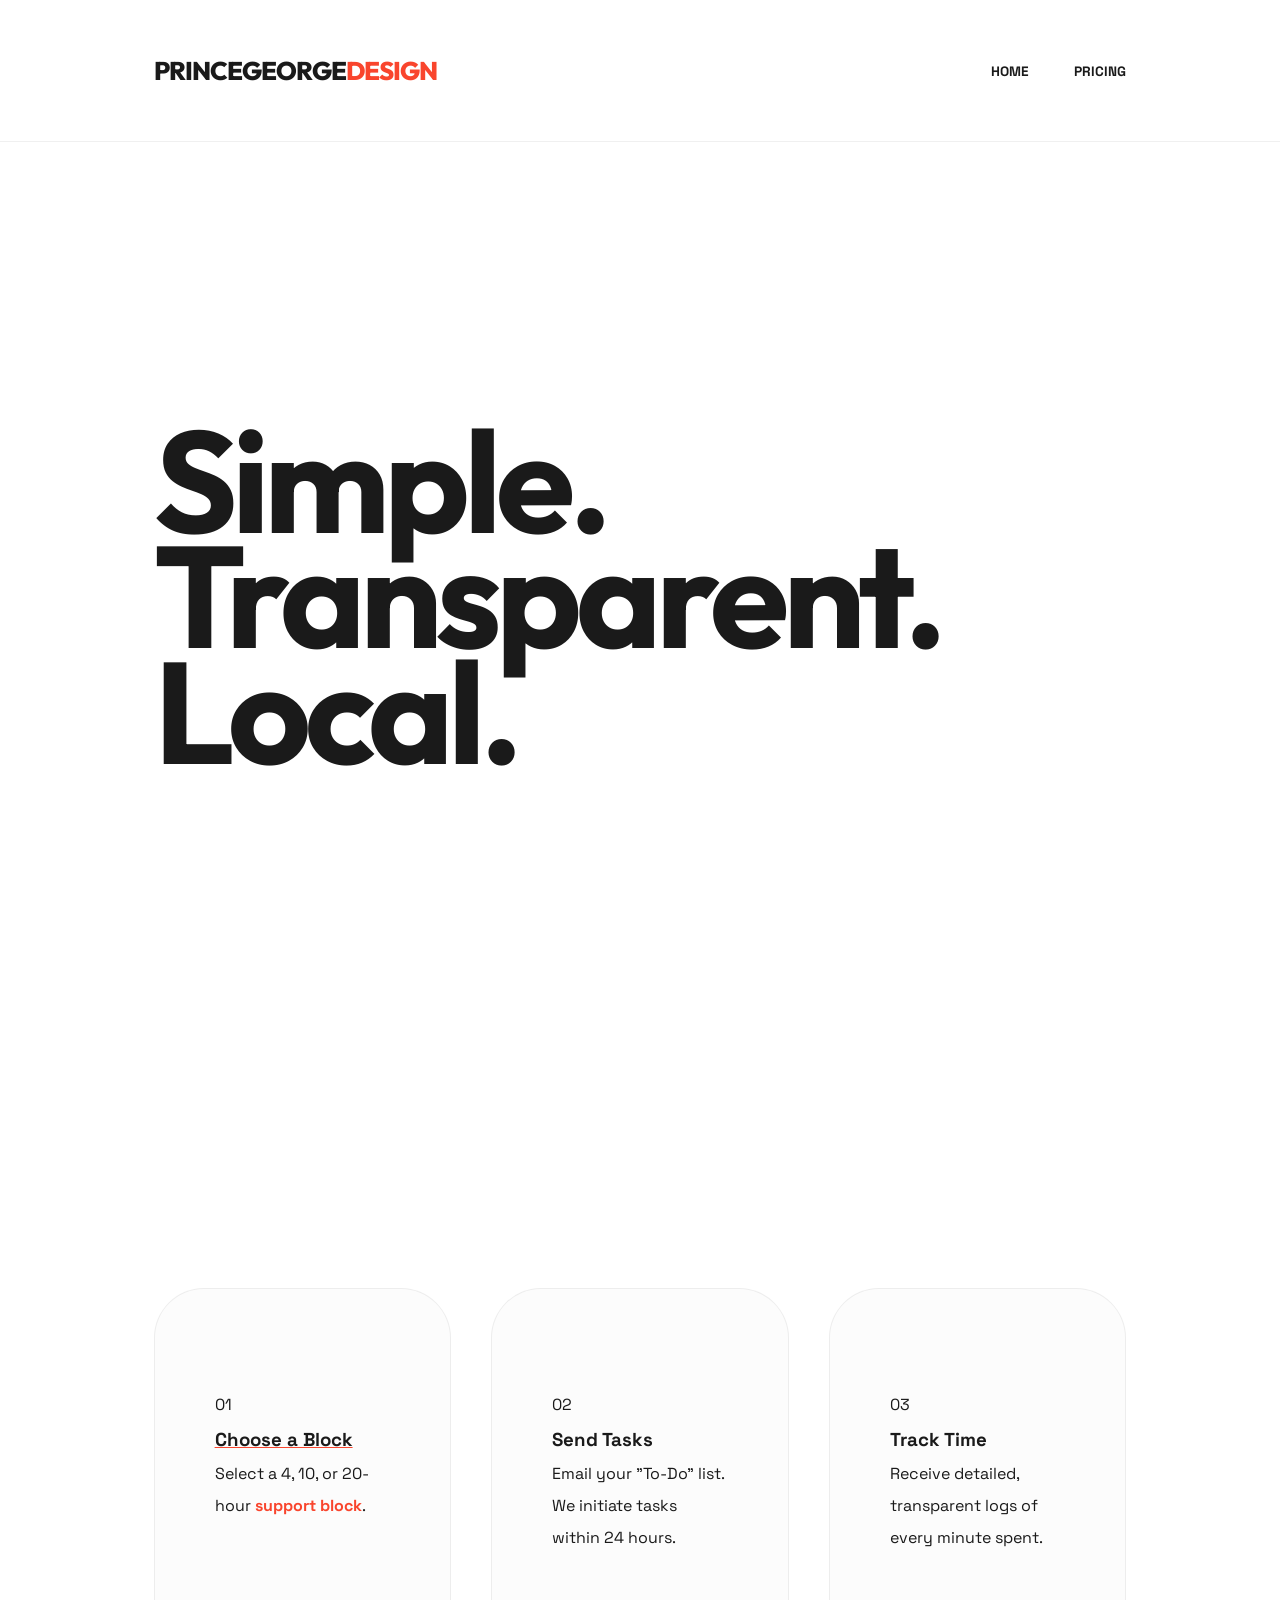
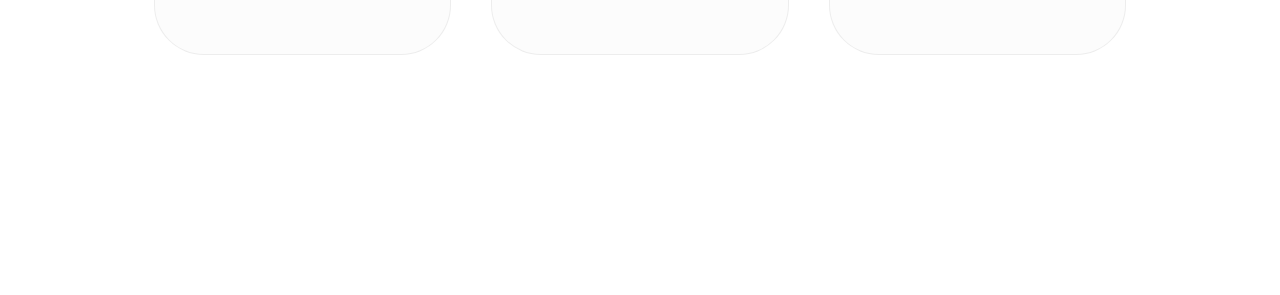
==== commit b0762b0a: "Update how-it-works.html" ====
--- a/how-it-works.html
+++ b/how-it-works.html
@@ -2,9 +2,7 @@
 <html lang="en">
 <head>
     <meta charset="UTF-8">
-    <meta name="viewport" content="width=device-width, initial-scale=1.0">
     <title>How It Works | Prince George Design</title>
-    <link rel="icon" type="image/png" href="/PG-icon.png">
     <link rel="stylesheet" href="style.css">
 </head>
 <body>
@@ -12,44 +10,22 @@
 
     <nav>
         <a href="index.html" class="logo">PrinceGeorge<span>Design</span></a>
-        <div class="nav-links">
-            <a href="index.html">Home</a>
-            <a href="https://shop.princegeorgedesign.com/products/web-graphic-design-maintenance-hourly">Pricing</a>
-            <a href="https://shop.princegeorgedesign.com/pages/contact">Contact</a>
-        </div>
+        <div class="nav-links"><a href="index.html">Home</a><a href="index.html#pricing">Pricing</a></div>
     </nav>
 
-    <header class="hero">
-        <h1 class="reveal">Simple.<br>Transparent.<br>Local.</h1>
-        <p class="reveal">No retainers. No long-term contracts. Just expert help when you need it.</p>
-    </header>
+    <header class="hero"><h1 class="reveal">Simple.<br>Transparent.<br>Local.</h1></header>
 
     <section id="process">
         <div class="bento-grid">
             <div class="bento-item">
                 <div class="step-num">01</div>
-                <h3>Choose a Block</h3>
-                <p>Purchase a 4, 10, or 20-hour block. These hours are yours to use for 12 months for any design or code task.</p>
+                <h3><a href="index.html#pricing" style="color: inherit; text-decoration: underline; text-decoration-color: var(--primary);">Choose a Block</a></h3>
+                <p>Select a 4, 10, or 20-hour <a href="index.html#pricing" style="color: var(--primary); font-weight: 700; text-decoration: none;">support block</a>.</p>
             </div>
-            <div class="bento-item">
-                <div class="step-num">02</div>
-                <h3>Send Tasks</h3>
-                <p>Email your "To-Do" list. We initiate most tasks within 24 hours. Small tweaks or major updates—we handle it all.</p>
-            </div>
-            <div class="bento-item">
-                <div class="step-num">03</div>
-                <h3>Track Time</h3>
-                <p>Receive detailed, transparent logs of every minute spent. You only pay for active development and design time.</p>
-            </div>
+            <div class="bento-item"><div class="step-num">02</div><h3>Send Tasks</h3><p>Email your "To-Do" list. We initiate tasks within 24 hours.</p></div>
+            <div class="bento-item"><div class="step-num">03</div><h3>Track Time</h3><p>Receive detailed, transparent logs of every minute spent.</p></div>
         </div>
     </section>
-
-    <footer style="background: var(--surface); border-radius: 0;">
-        <div class="footer-grid">
-            <div><div class="logo">PrinceGeorge<span>Design</span></div></div>
-            <div style="text-align: right;"><a href="tel:2363316939" class="footer-phone">(236) 331-6939</a></div>
-        </div>
-    </footer>
 
     <script src="script.js"></script>
 </body>
--- a/style.css
+++ b/style.css
@@ -1,4 +1,4 @@
-/* --- PRINCE GEORGE DESIGN | POLISHED STUDIO SYSTEM --- */
+/* --- PRINCE GEORGE DESIGN | HIGH-SPACE STUDIO SYSTEM --- */
 @import url('https://fonts.googleapis.com/css2?family=Space+Grotesk:wght@300;400;500;700&family=Outfit:wght@800&display=swap');
 
 :root {
@@ -8,31 +8,35 @@
     --primary-light: #fff5f4;
     --text-main: #1a1a1a;
     --text-dim: #6c757d;
-    --shadow-soft: 0 10px 30px rgba(0, 0, 0, 0.03);
-    --shadow-hover: 0 30px 60px rgba(0, 0, 0, 0.08);
-    --border-glass: rgba(0, 0, 0, 0.06); /* Subtle subtle border */
-    --transition: all 0.7s cubic-bezier(0.23, 1, 0.32, 1);
+    --border-glass: rgba(0, 0, 0, 0.06);
+    --transition: all 0.8s cubic-bezier(0.23, 1, 0.32, 1);
 }
 
+/* --- Base & Reset --- */
 * { margin: 0; padding: 0; box-sizing: border-box; }
 html { scroll-behavior: smooth; }
 body { 
     background-color: var(--bg); 
     color: var(--text-main); 
     font-family: 'Space Grotesk', sans-serif; 
+    line-height: 2; 
     overflow-x: hidden;
-    line-height: 1.8;
 }
 
-#progressBar { position: fixed; top: 0; left: 0; height: 3px; background: var(--primary); width: 0%; z-index: 2000; }
+#progressBar { 
+    position: fixed; 
+    top: 0; left: 0; height: 4px; 
+    background: var(--primary); 
+    width: 0%; z-index: 2000; 
+}
 
-/* --- Polished Navigation --- */
+/* --- Navigation --- */
 nav {
-    padding: 30px 10%;
+    padding: 45px 12%; 
     display: flex;
     justify-content: space-between;
     align-items: center;
-    background: rgba(255, 255, 255, 0.85);
+    background: rgba(255, 255, 255, 0.9);
     backdrop-filter: blur(20px);
     border-bottom: 1px solid var(--border-glass);
     position: sticky;
@@ -50,13 +54,11 @@
     transition: var(--transition);
 }
 .logo span { color: var(--primary); transition: var(--transition); display: inline-block; }
-
-/* Logo Hover Effect */
 .logo:hover { letter-spacing: 1px; }
-.logo:hover span { transform: scale(1.1) rotate(5deg); }
+.logo:hover span { transform: scale(1.1) rotate(3deg); }
 
 .nav-links a { 
-    margin-left: 35px; 
+    margin-left: 45px; 
     text-decoration: none; 
     color: var(--text-main); 
     font-weight: 700; 
@@ -66,83 +68,114 @@
 }
 .nav-links a:hover { color: var(--primary); }
 
-/* --- Uniform Section Spacing --- */
-section { padding: 160px 10%; }
-.section-title { font-family: 'Outfit'; font-size: clamp(2.5rem, 6vw, 4rem); text-transform: uppercase; margin-bottom: 70px; line-height: 0.9; letter-spacing: -2px; }
+/* --- Massive Spacing Layout --- */
+section { padding: 240px 12%; }
+
+.section-title { 
+    font-family: 'Outfit'; 
+    font-size: clamp(3rem, 7vw, 5rem); 
+    text-transform: uppercase; 
+    margin-bottom: 120px; 
+    line-height: 0.85; 
+    letter-spacing: -3px; 
+}
 
 /* --- Hero --- */
-.hero { padding: 200px 10% 160px; }
-.hero-tag { color: var(--primary); font-size: 0.85rem; text-transform: uppercase; letter-spacing: 4px; font-weight: 700; margin-bottom: 30px; display: block; }
-.hero h1 { font-family: 'Outfit', sans-serif; font-size: clamp(3.5rem, 9vw, 7.5rem); line-height: 0.9; letter-spacing: -4px; margin-bottom: 40px; }
+.hero { padding: 280px 12% 220px; }
+.hero-tag { 
+    color: var(--primary); 
+    font-size: 0.85rem; 
+    text-transform: uppercase; 
+    letter-spacing: 5px; 
+    font-weight: 700; 
+    margin-bottom: 40px; 
+    display: block; 
+}
+.hero h1 { 
+    font-family: 'Outfit', sans-serif; 
+    font-size: clamp(4rem, 12vw, 9rem); 
+    line-height: 0.8; 
+    letter-spacing: -6px; 
+    margin-bottom: 60px; 
+}
+.hero p { max-width: 750px; font-size: 1.5rem; color: var(--text-dim); margin-bottom: 80px; }
 
-/* --- Staggered Grid Elements --- */
-.bento-grid, .pricing-grid, .stats-grid { display: grid; gap: 30px; }
-
-.bento-item, .price-card, .stat-item { 
-    padding: 80px 60px; 
-    background: var(--surface); 
-    border-radius: 30px; 
-    transition: var(--transition); 
-    border: 1px solid var(--border-glass); /* Subtly defined */
-    position: relative;
-    overflow: hidden;
+/* --- Locked 3-Column Grids --- */
+.bento-grid, .pricing-grid, .stats-grid { 
+    display: grid; 
+    gap: 40px; 
 }
 
-/* Hover Effects */
-.bento-item:hover, .price-card:hover, .stat-item:hover { 
-    background: #fff; 
-    box-shadow: var(--shadow-hover); 
-    border-color: var(--primary); 
-    transform: translateY(-12px); 
+@media (min-width: 1024px) {
+    .bento-grid, .pricing-grid, .stats-grid { 
+        grid-template-columns: repeat(3, 1fr) !important; 
+    }
 }
 
-/* --- Specific Stats Style --- */
-.stats-grid { grid-template-columns: repeat(auto-fit, minmax(280px, 1fr)); padding: 0 10% 100px; }
-.stat-item h2 { font-size: 5rem; font-family: 'Outfit'; color: var(--text-main); line-height: 1; transition: var(--transition); }
+@media (max-width: 1023px) {
+    .bento-grid, .pricing-grid, .stats-grid { 
+        grid-template-columns: 1fr !important; 
+    }
+}
+
+/* --- Shared Item Styling --- */
+.stat-item, .bento-item, .price-card { 
+    padding: 100px 60px; 
+    background: var(--surface);
+    border-radius: 50px;
+    border: 1px solid var(--border-glass);
+    transition: var(--transition);
+}
+
+.stat-item:hover, .bento-item:hover, .price-card:hover { 
+    transform: translateY(-15px); 
+    border-color: var(--primary); 
+    background: #fff; 
+    box-shadow: 0 40px 80px rgba(0,0,0,0.08); 
+}
+
+.stat-item h2 { font-size: 6.5rem; font-family: 'Outfit'; line-height: 1; margin-bottom: 15px; letter-spacing: -4px; transition: var(--transition); }
 .stat-item:hover h2 { color: var(--primary); transform: scale(1.05); }
+.stat-item p { color: var(--text-dim); text-transform: uppercase; font-weight: 700; letter-spacing: 2px; font-size: 0.85rem; }
 
-/* --- Price Typography --- */
-.pricing-grid { grid-template-columns: repeat(auto-fit, minmax(320px, 1fr)); }
-.cost { font-size: 6rem; font-family: 'Outfit'; letter-spacing: -4px; line-height: 1; display: flex; align-items: baseline; margin: 20px 0; }
-.cost span { font-size: 1.1rem; color: var(--text-dim); margin-left: 10px; font-weight: 700; }
+.price-card h3 { font-size: 2rem; text-transform: uppercase; margin-bottom: 40px; font-family: 'Outfit'; }
+.cost { font-size: 7.5rem; font-family: 'Outfit'; letter-spacing: -6px; margin: 40px 0; display: flex; align-items: baseline; line-height: 1; }
+.cost span { font-size: 1.3rem; margin-left: 15px; color: var(--text-dim); }
 
-/* --- Buttons (Advanced Hover) --- */
+/* --- Buttons --- */
 .btn { 
-    padding: 24px 48px; 
-    border-radius: 50px; 
+    padding: 28px 64px; 
+    border-radius: 100px; 
     font-weight: 700; 
     text-transform: uppercase; 
-    letter-spacing: 1px; 
+    letter-spacing: 2px; 
     text-decoration: none; 
     display: inline-block; 
     transition: var(--transition); 
     border: 1px solid var(--text-main); 
-    position: relative;
-    z-index: 1;
+    font-size: 1rem;
+    text-align: center;
 }
 .btn-black { background: var(--text-main); color: #fff; }
-.btn-black:hover { background: transparent; color: var(--text-main); transform: translateY(-5px); box-shadow: var(--shadow-soft); }
+.btn-black:hover { background: transparent; color: var(--text-main); transform: translateY(-8px); }
+.btn-primary { background: var(--primary); color: #fff; border-color: var(--primary); width: 100%; margin-top: 50px; }
+.btn-primary:hover { background: var(--text-main); border-color: var(--text-main); transform: scale(1.03); }
 
-.btn-primary { background: var(--primary); color: #fff; border-color: var(--primary); width: 100%; margin-top: auto; }
-.btn-primary:hover { background: var(--text-main); border-color: var(--text-main); transform: scale(1.02); }
-
-/* --- FAQ Accordions --- */
-details { background: var(--surface); margin-bottom: 15px; border-radius: 24px; border: 1px solid var(--border-glass); transition: var(--transition); }
+/* --- FAQ --- */
+.faq-container { max-width: 1200px; margin: 0 auto; }
+details { background: var(--surface); margin-bottom: 30px; border-radius: 40px; border: 1px solid var(--border-glass); transition: var(--transition); }
 details:hover { border-color: var(--primary); background: #fff; }
-summary { padding: 30px 40px; font-family: 'Outfit'; font-weight: 700; text-transform: uppercase; cursor: pointer; list-style: none; display: flex; justify-content: space-between; align-items: center; }
-summary::after { content: '+'; color: var(--primary); font-size: 1.5rem; transition: var(--transition); }
+summary { padding: 50px 70px; font-family: 'Outfit'; font-weight: 700; font-size: 1.6rem; cursor: pointer; display: flex; justify-content: space-between; align-items: center; list-style: none; }
+summary::after { content: '+'; color: var(--primary); font-size: 2rem; transition: var(--transition); }
 details[open] summary::after { transform: rotate(45deg); }
+.faq-content { padding: 0 70px 70px; font-size: 1.3rem; color: var(--text-dim); }
 
 /* --- Footer --- */
-footer { padding: 120px 10% 60px; background: var(--surface); border-top: 1px solid var(--border-glass); border-radius: 60px 60px 0 0; }
-.footer-phone { font-size: 2.5rem; font-weight: 800; color: var(--primary); text-decoration: none; transition: var(--transition); display: inline-block; }
-.footer-phone:hover { transform: translateX(10px); }
+footer { padding: 200px 12% 100px; background: var(--surface); border-radius: 100px 100px 0 0; }
+.footer-phone { font-size: clamp(2.5rem, 6vw, 5rem); font-weight: 800; color: var(--primary); text-decoration: none; transition: var(--transition); display: inline-block; }
+.footer-phone:hover { transform: translateX(20px); }
+.copyright-row { margin-top: 140px; padding-top: 60px; border-top: 1px solid var(--border-glass); display: flex; justify-content: space-between; color: var(--text-dim); }
 
-/* Animation Classes */
-.reveal { opacity: 0; transform: translateY(30px); transition: var(--transition); }
+/* --- Animations --- */
+.reveal { opacity: 0; transform: translateY(50px); transition: var(--transition); }
 .reveal.active { opacity: 1; transform: translateY(0); }
-
-@media (max-width: 768px) {
-    section, nav { padding: 30px 5%; }
-    .hero { padding-top: 140px; }
-}
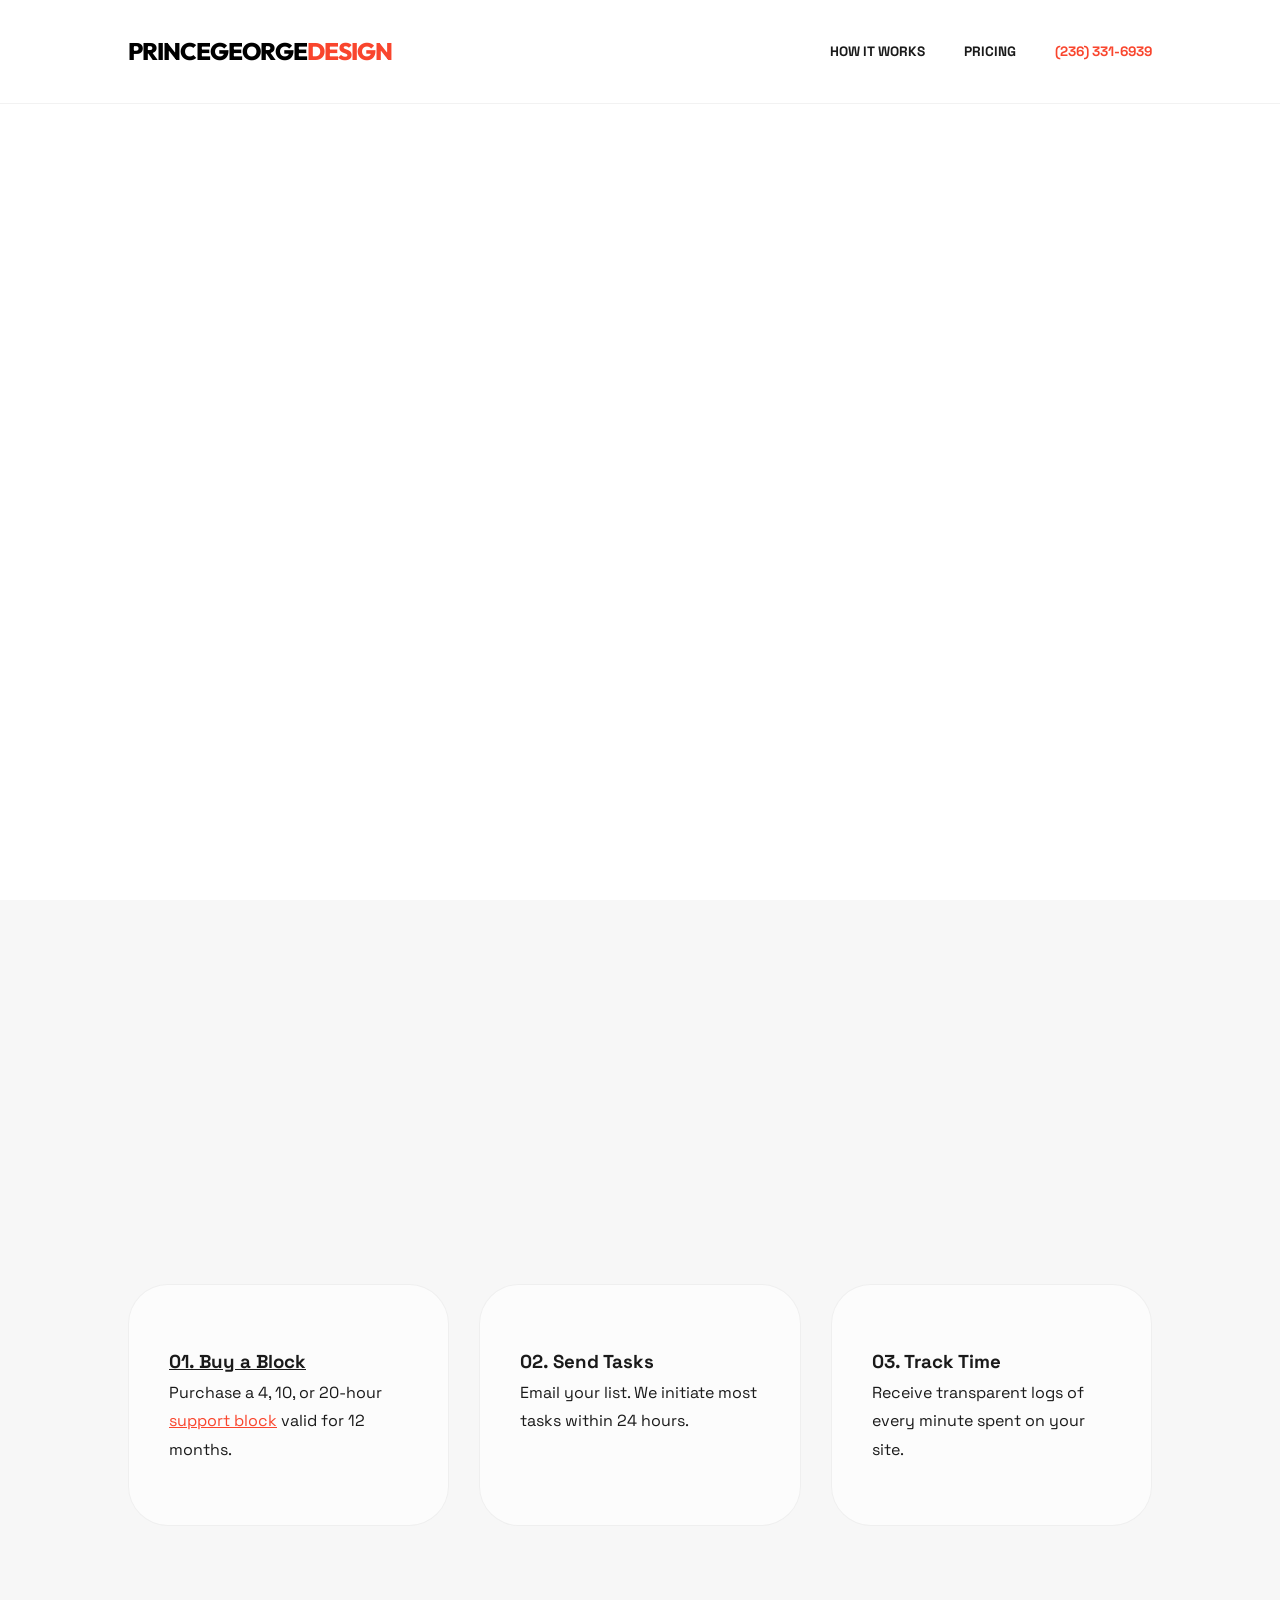
==== commit 4e85e378: "Update how-it-works.html" ====
--- a/how-it-works.html
+++ b/how-it-works.html
@@ -7,23 +7,28 @@
 </head>
 <body>
     <div id="progressBar"></div>
-
     <nav>
         <a href="index.html" class="logo">PrinceGeorge<span>Design</span></a>
-        <div class="nav-links"><a href="index.html">Home</a><a href="index.html#pricing">Pricing</a></div>
+        <div class="nav-links">
+            <a href="how-it-works.html">How It Works</a>
+            <a href="index.html#pricing">Pricing</a>
+            <a href="tel:2363316939" style="color: var(--primary);">(236) 331-6939</a>
+        </div>
     </nav>
 
-    <header class="hero"><h1 class="reveal">Simple.<br>Transparent.<br>Local.</h1></header>
+    <header class="hero">
+        <h1 class="reveal">Simple.<br>Transparent.<br>Local.</h1>
+        <p class="reveal">No contracts. No middlemen. Just expert code when you need it.</p>
+    </header>
 
     <section id="process">
         <div class="bento-grid">
             <div class="bento-item">
-                <div class="step-num">01</div>
-                <h3><a href="index.html#pricing" style="color: inherit; text-decoration: underline; text-decoration-color: var(--primary);">Choose a Block</a></h3>
-                <p>Select a 4, 10, or 20-hour <a href="index.html#pricing" style="color: var(--primary); font-weight: 700; text-decoration: none;">support block</a>.</p>
+                <h3><a href="index.html#pricing" style="color:inherit">01. Buy a Block</a></h3>
+                <p>Purchase a 4, 10, or 20-hour <a href="index.html#pricing" style="color:var(--primary)">support block</a> valid for 12 months.</p>
             </div>
-            <div class="bento-item"><div class="step-num">02</div><h3>Send Tasks</h3><p>Email your "To-Do" list. We initiate tasks within 24 hours.</p></div>
-            <div class="bento-item"><div class="step-num">03</div><h3>Track Time</h3><p>Receive detailed, transparent logs of every minute spent.</p></div>
+            <div class="bento-item"><h3>02. Send Tasks</h3><p>Email your list. We initiate most tasks within 24 hours.</p></div>
+            <div class="bento-item"><h3>03. Track Time</h3><p>Receive transparent logs of every minute spent on your site.</p></div>
         </div>
     </section>
 
--- a/style.css
+++ b/style.css
@@ -1,181 +1,125 @@
-/* --- PRINCE GEORGE DESIGN | HIGH-SPACE STUDIO SYSTEM --- */
+/* --- PRINCE GEORGE DESIGN | SLIDE & ALTERNATING SYSTEM --- */
 @import url('https://fonts.googleapis.com/css2?family=Space+Grotesk:wght@300;400;500;700&family=Outfit:wght@800&display=swap');
 
 :root {
-    --bg: #ffffff;
-    --surface: #fcfcfc;
+    --white: #ffffff;
+    --dirty-white: #f7f7f7; 
     --primary: #f9452d; 
-    --primary-light: #fff5f4;
     --text-main: #1a1a1a;
     --text-dim: #6c757d;
-    --border-glass: rgba(0, 0, 0, 0.06);
-    --transition: all 0.8s cubic-bezier(0.23, 1, 0.32, 1);
+    --border-glass: rgba(0, 0, 0, 0.05);
+    --transition: all 1s cubic-bezier(0.16, 1, 0.3, 1);
 }
 
-/* --- Base & Reset --- */
+/* --- Base & Scroll Logic --- */
 * { margin: 0; padding: 0; box-sizing: border-box; }
-html { scroll-behavior: smooth; }
+
+html {
+    scroll-snap-type: y mandatory;
+    scroll-behavior: smooth;
+    background: #000;
+}
+
 body { 
-    background-color: var(--bg); 
     color: var(--text-main); 
     font-family: 'Space Grotesk', sans-serif; 
-    line-height: 2; 
-    overflow-x: hidden;
+    line-height: 1.8;
 }
 
-#progressBar { 
-    position: fixed; 
-    top: 0; left: 0; height: 4px; 
-    background: var(--primary); 
-    width: 0%; z-index: 2000; 
+/* --- Progress Bar --- */
+#progressBar {
+    position: fixed;
+    top: 0; left: 0; height: 5px;
+    background: var(--primary);
+    width: 0%; z-index: 9999;
+    transition: width 0.1s ease;
 }
 
 /* --- Navigation --- */
 nav {
-    padding: 45px 12%; 
+    padding: 30px 10%;
     display: flex;
     justify-content: space-between;
     align-items: center;
-    background: rgba(255, 255, 255, 0.9);
+    background: rgba(255, 255, 255, 0.8);
     backdrop-filter: blur(20px);
+    position: fixed;
+    top: 0; width: 100%; z-index: 1000;
     border-bottom: 1px solid var(--border-glass);
-    position: sticky;
-    top: 0; z-index: 1000;
 }
 
 .logo { 
-    font-family: 'Outfit', sans-serif; 
-    font-size: 1.6rem; 
-    text-transform: uppercase; 
-    text-decoration: none; 
-    color: var(--text-main); 
-    font-weight: 800; 
-    letter-spacing: -1px;
-    transition: var(--transition);
+    font-family: 'Outfit'; font-size: 1.5rem; text-transform: uppercase; 
+    font-weight: 800; text-decoration: none; color: #000; 
+    letter-spacing: -1px; transition: 0.4s;
 }
-.logo span { color: var(--primary); transition: var(--transition); display: inline-block; }
 .logo:hover { letter-spacing: 1px; }
-.logo:hover span { transform: scale(1.1) rotate(3deg); }
+.logo span { color: var(--primary); }
 
 .nav-links a { 
-    margin-left: 45px; 
-    text-decoration: none; 
-    color: var(--text-main); 
-    font-weight: 700; 
-    font-size: 0.85rem; 
-    text-transform: uppercase; 
-    transition: var(--transition); 
-}
-.nav-links a:hover { color: var(--primary); }
-
-/* --- Massive Spacing Layout --- */
-section { padding: 240px 12%; }
-
-.section-title { 
-    font-family: 'Outfit'; 
-    font-size: clamp(3rem, 7vw, 5rem); 
-    text-transform: uppercase; 
-    margin-bottom: 120px; 
-    line-height: 0.85; 
-    letter-spacing: -3px; 
+    margin-left: 35px; text-decoration: none; color: var(--text-main); 
+    font-weight: 700; font-size: 0.85rem; text-transform: uppercase; 
 }
 
+/* --- Section Alternating & Slide --- */
+header, section, footer {
+    min-height: 100vh;
+    padding: 160px 10% 100px;
+    display: flex;
+    flex-direction: column;
+    justify-content: center;
+    scroll-snap-align: start;
+}
+
+/* Alternate Backgrounds */
+header, section:nth-of-type(even) { background-color: var(--white); }
+section:nth-of-type(odd), footer { background-color: var(--dirty-white); }
+
 /* --- Hero --- */
-.hero { padding: 280px 12% 220px; }
-.hero-tag { 
-    color: var(--primary); 
-    font-size: 0.85rem; 
-    text-transform: uppercase; 
-    letter-spacing: 5px; 
-    font-weight: 700; 
-    margin-bottom: 40px; 
-    display: block; 
+.hero h1 { 
+    font-family: 'Outfit'; font-size: clamp(3.5rem, 10vw, 7.5rem); 
+    line-height: 0.85; letter-spacing: -4px; margin-bottom: 30px; 
 }
-.hero h1 { 
-    font-family: 'Outfit', sans-serif; 
-    font-size: clamp(4rem, 12vw, 9rem); 
-    line-height: 0.8; 
-    letter-spacing: -6px; 
-    margin-bottom: 60px; 
-}
-.hero p { max-width: 750px; font-size: 1.5rem; color: var(--text-dim); margin-bottom: 80px; }
+.hero p { max-width: 650px; font-size: 1.3rem; color: var(--text-dim); margin-bottom: 40px; }
 
-/* --- Locked 3-Column Grids --- */
-.bento-grid, .pricing-grid, .stats-grid { 
-    display: grid; 
-    gap: 40px; 
+/* --- Unified Grids --- */
+.stats-grid, .bento-grid, .pricing-grid {
+    display: grid; gap: 30px; width: 100%; margin-top: 50px;
 }
 
 @media (min-width: 1024px) {
-    .bento-grid, .pricing-grid, .stats-grid { 
-        grid-template-columns: repeat(3, 1fr) !important; 
-    }
+    .stats-grid, .bento-grid, .pricing-grid { grid-template-columns: repeat(3, 1fr) !important; }
 }
 
-@media (max-width: 1023px) {
-    .bento-grid, .pricing-grid, .stats-grid { 
-        grid-template-columns: 1fr !important; 
-    }
-}
-
-/* --- Shared Item Styling --- */
-.stat-item, .bento-item, .price-card { 
-    padding: 100px 60px; 
-    background: var(--surface);
-    border-radius: 50px;
+.stat-item, .bento-item, .price-card {
+    padding: 60px 40px; border-radius: 40px;
+    background: rgba(255, 255, 255, 0.6);
     border: 1px solid var(--border-glass);
     transition: var(--transition);
 }
 
-.stat-item:hover, .bento-item:hover, .price-card:hover { 
-    transform: translateY(-15px); 
-    border-color: var(--primary); 
-    background: #fff; 
-    box-shadow: 0 40px 80px rgba(0,0,0,0.08); 
+.stat-item:hover, .bento-item:hover, .price-card:hover {
+    background: #fff; transform: translateY(-10px);
+    border-color: var(--primary); box-shadow: 0 30px 60px rgba(0,0,0,0.05);
 }
 
-.stat-item h2 { font-size: 6.5rem; font-family: 'Outfit'; line-height: 1; margin-bottom: 15px; letter-spacing: -4px; transition: var(--transition); }
-.stat-item:hover h2 { color: var(--primary); transform: scale(1.05); }
-.stat-item p { color: var(--text-dim); text-transform: uppercase; font-weight: 700; letter-spacing: 2px; font-size: 0.85rem; }
+/* --- Elements --- */
+.section-title { font-family: 'Outfit'; font-size: clamp(2.5rem, 6vw, 4rem); text-transform: uppercase; margin-bottom: 40px; }
+.cost { font-size: 6rem; font-family: 'Outfit'; letter-spacing: -4px; line-height: 1; margin: 30px 0; display: flex; align-items: baseline; }
+.cost span { font-size: 1.2rem; margin-left: 10px; color: var(--text-dim); }
+.btn { padding: 22px 48px; border-radius: 100px; font-weight: 700; text-transform: uppercase; text-decoration: none; display: inline-block; transition: 0.3s; border: 1px solid #000; }
+.btn-black { background: #000; color: #fff; }
+.btn-primary { background: var(--primary); color: #fff; border-color: var(--primary); width: 100%; text-align: center; }
 
-.price-card h3 { font-size: 2rem; text-transform: uppercase; margin-bottom: 40px; font-family: 'Outfit'; }
-.cost { font-size: 7.5rem; font-family: 'Outfit'; letter-spacing: -6px; margin: 40px 0; display: flex; align-items: baseline; line-height: 1; }
-.cost span { font-size: 1.3rem; margin-left: 15px; color: var(--text-dim); }
-
-/* --- Buttons --- */
-.btn { 
-    padding: 28px 64px; 
-    border-radius: 100px; 
-    font-weight: 700; 
-    text-transform: uppercase; 
-    letter-spacing: 2px; 
-    text-decoration: none; 
-    display: inline-block; 
-    transition: var(--transition); 
-    border: 1px solid var(--text-main); 
-    font-size: 1rem;
-    text-align: center;
-}
-.btn-black { background: var(--text-main); color: #fff; }
-.btn-black:hover { background: transparent; color: var(--text-main); transform: translateY(-8px); }
-.btn-primary { background: var(--primary); color: #fff; border-color: var(--primary); width: 100%; margin-top: 50px; }
-.btn-primary:hover { background: var(--text-main); border-color: var(--text-main); transform: scale(1.03); }
+/* --- Reveal Animation --- */
+.reveal { opacity: 0; transform: translateY(40px); transition: var(--transition); }
+.reveal.active { opacity: 1; transform: translateY(0); }
 
 /* --- FAQ --- */
-.faq-container { max-width: 1200px; margin: 0 auto; }
-details { background: var(--surface); margin-bottom: 30px; border-radius: 40px; border: 1px solid var(--border-glass); transition: var(--transition); }
-details:hover { border-color: var(--primary); background: #fff; }
-summary { padding: 50px 70px; font-family: 'Outfit'; font-weight: 700; font-size: 1.6rem; cursor: pointer; display: flex; justify-content: space-between; align-items: center; list-style: none; }
-summary::after { content: '+'; color: var(--primary); font-size: 2rem; transition: var(--transition); }
-details[open] summary::after { transform: rotate(45deg); }
-.faq-content { padding: 0 70px 70px; font-size: 1.3rem; color: var(--text-dim); }
+details { background: rgba(255,255,255,0.8); margin-bottom: 15px; border-radius: 24px; border: 1px solid var(--border-glass); }
+summary { padding: 30px 40px; font-family: 'Outfit'; font-weight: 700; cursor: pointer; list-style: none; display: flex; justify-content: space-between; }
+.faq-content { padding: 0 40px 40px; color: var(--text-dim); }
 
-/* --- Footer --- */
-footer { padding: 200px 12% 100px; background: var(--surface); border-radius: 100px 100px 0 0; }
-.footer-phone { font-size: clamp(2.5rem, 6vw, 5rem); font-weight: 800; color: var(--primary); text-decoration: none; transition: var(--transition); display: inline-block; }
-.footer-phone:hover { transform: translateX(20px); }
-.copyright-row { margin-top: 140px; padding-top: 60px; border-top: 1px solid var(--border-glass); display: flex; justify-content: space-between; color: var(--text-dim); }
-
-/* --- Animations --- */
-.reveal { opacity: 0; transform: translateY(50px); transition: var(--transition); }
-.reveal.active { opacity: 1; transform: translateY(0); }
+@media (max-width: 768px) {
+    header, section { scroll-snap-align: none; min-height: auto; padding: 100px 8%; }
+}
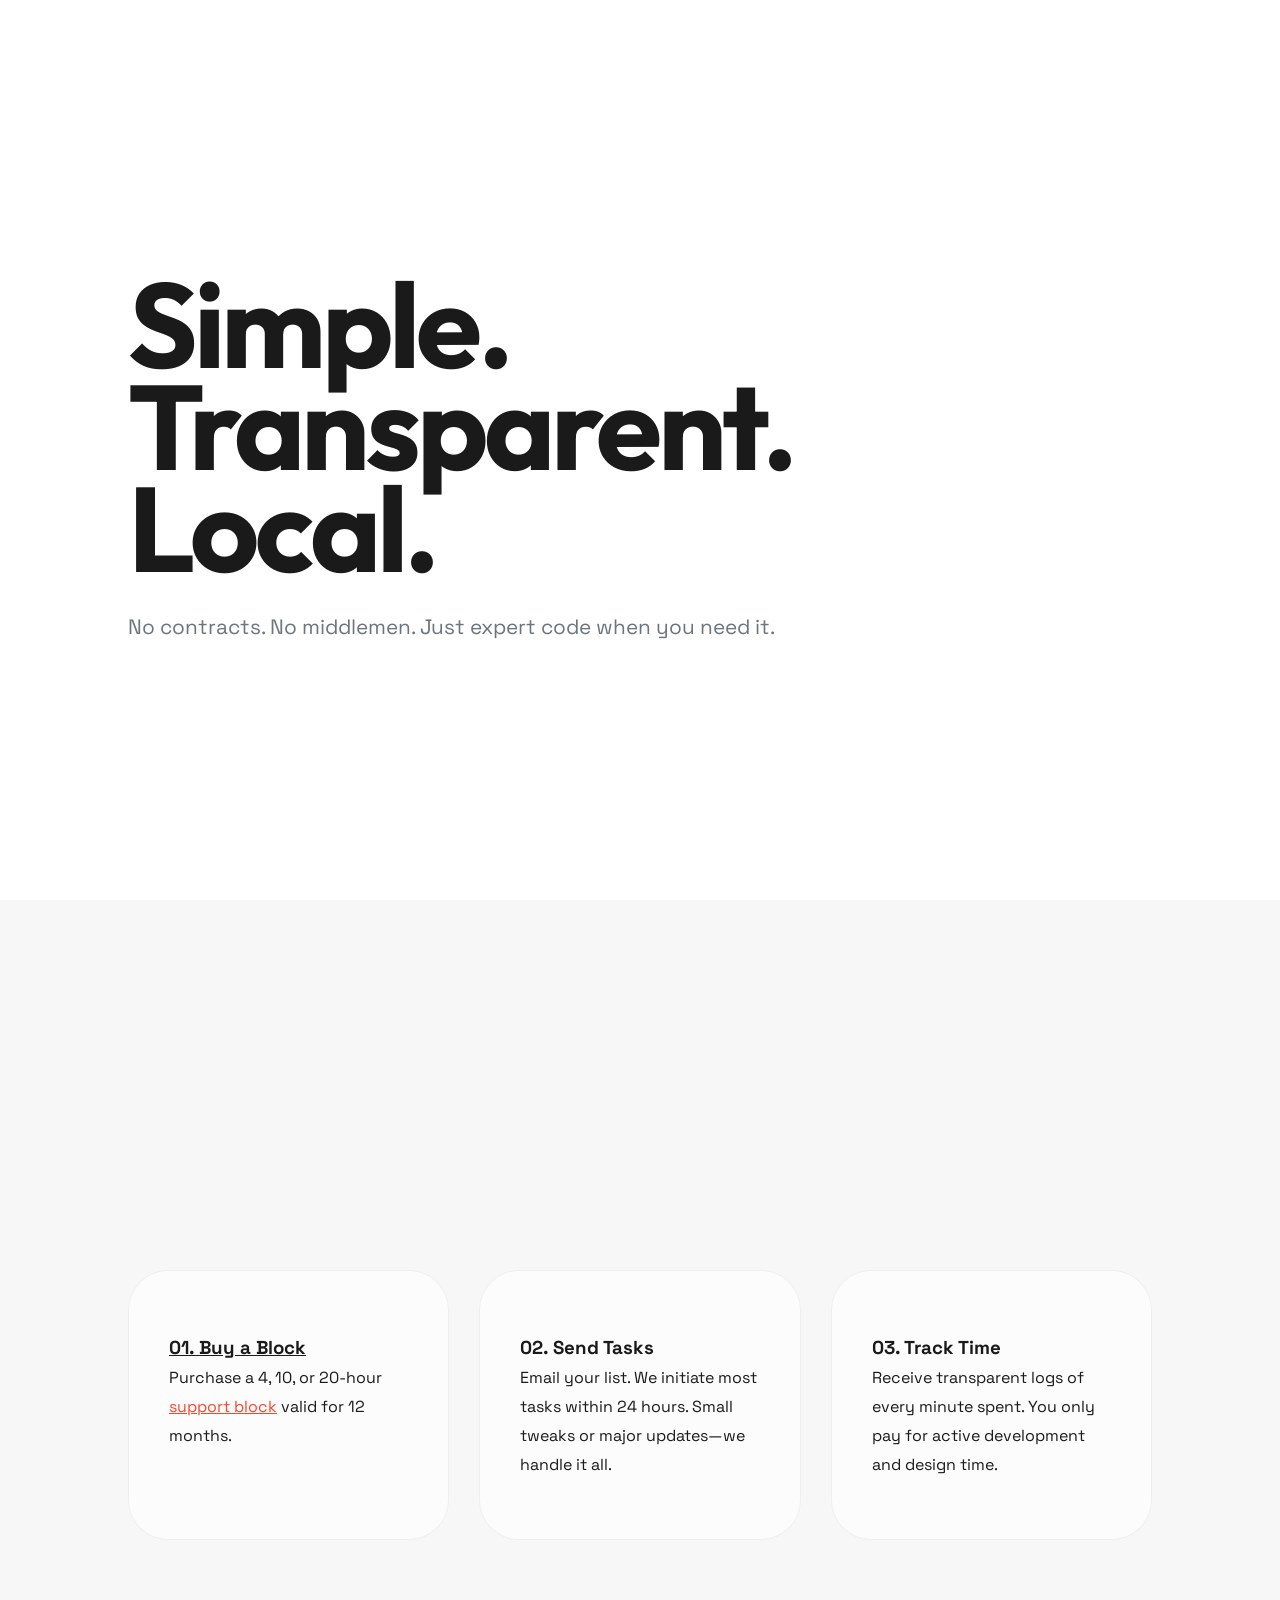
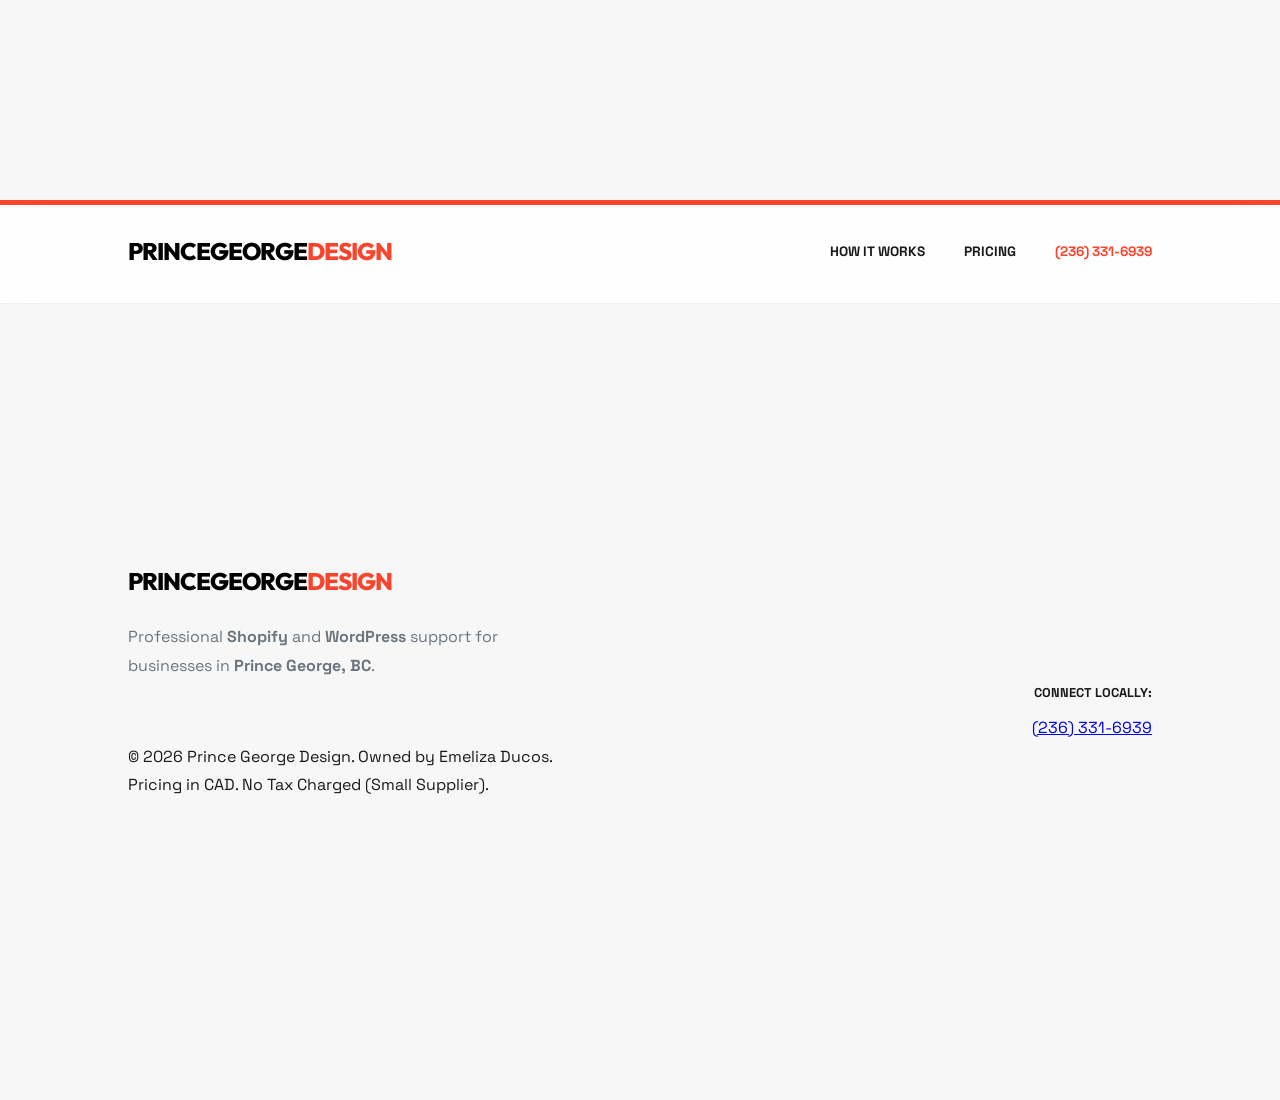
==== commit ec4bc4f0: "Update how-it-works.html" ====
--- a/how-it-works.html
+++ b/how-it-works.html
@@ -7,6 +7,7 @@
 </head>
 <body>
     <div id="progressBar"></div>
+    
     <nav>
         <a href="index.html" class="logo">PrinceGeorge<span>Design</span></a>
         <div class="nav-links">
@@ -27,10 +28,35 @@
                 <h3><a href="index.html#pricing" style="color:inherit">01. Buy a Block</a></h3>
                 <p>Purchase a 4, 10, or 20-hour <a href="index.html#pricing" style="color:var(--primary)">support block</a> valid for 12 months.</p>
             </div>
-            <div class="bento-item"><h3>02. Send Tasks</h3><p>Email your list. We initiate most tasks within 24 hours.</p></div>
-            <div class="bento-item"><h3>03. Track Time</h3><p>Receive transparent logs of every minute spent on your site.</p></div>
+            <div class="bento-item">
+                <h3>02. Send Tasks</h3>
+                <p>Email your list. We initiate most tasks within 24 hours. Small tweaks or major updates—we handle it all.</p>
+            </div>
+            <div class="bento-item">
+                <h3>03. Track Time</h3>
+                <p>Receive transparent logs of every minute spent. You only pay for active development and design time.</p>
+            </div>
         </div>
     </section>
+
+    <footer>
+        <div class="footer-grid">
+            <div class="reveal">
+                <div class="logo">PrinceGeorge<span>Design</span></div>
+                <p style="margin-top: 20px; color: var(--text-dim); max-width: 400px;">
+                    Professional <strong>Shopify</strong> and <strong>WordPress</strong> support for businesses in <strong>Prince George, BC</strong>.
+                </p>
+            </div>
+            <div style="text-align: right;" class="reveal">
+                <p style="font-weight: 700; text-transform: uppercase; font-size: 0.8rem; margin-bottom: 10px;">Connect Locally:</p>
+                <a href="tel:2363316939" class="footer-phone">(236) 331-6939</a>
+            </div>
+        </div>
+        <div class="copyright-row reveal">
+            <p>&copy; 2026 Prince George Design. Owned by Emeliza Ducos.</p>
+            <p>Pricing in CAD. No Tax Charged (Small Supplier).</p>
+        </div>
+    </footer>
 
     <script src="script.js"></script>
 </body>
